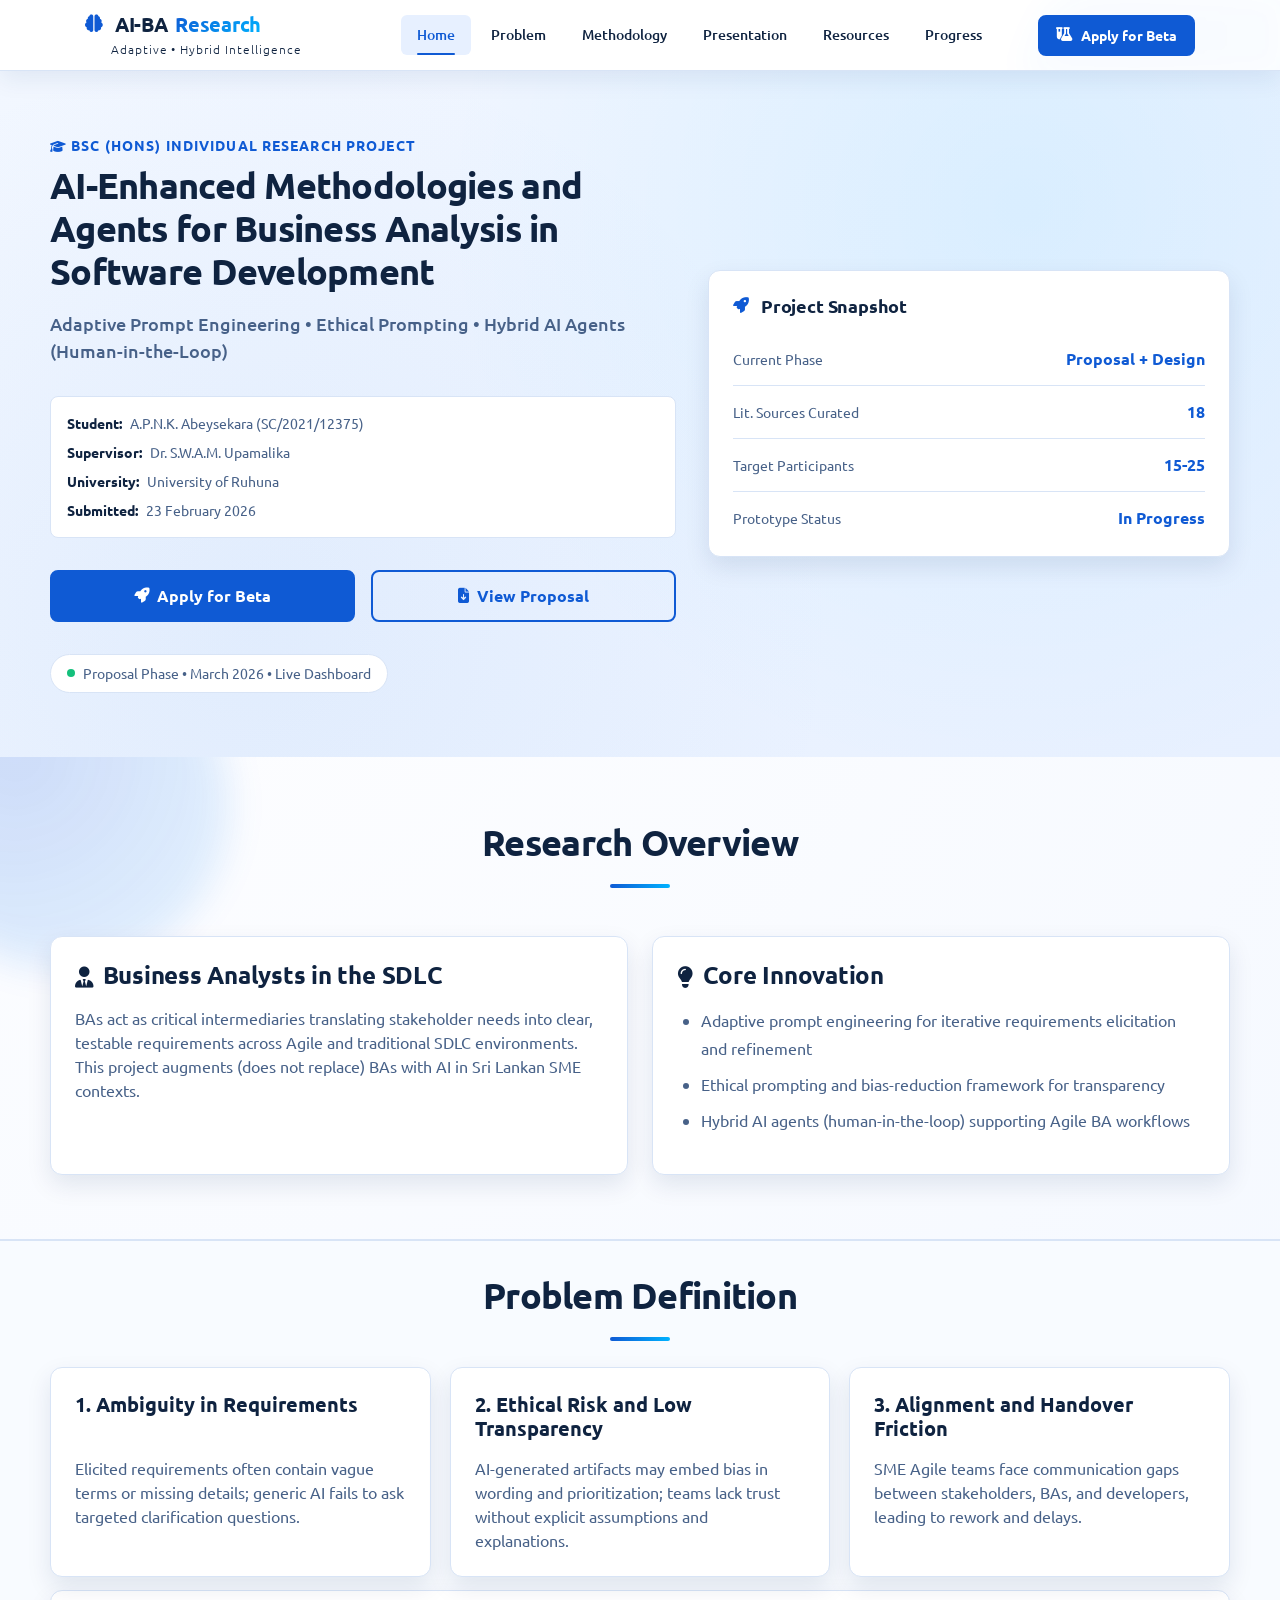
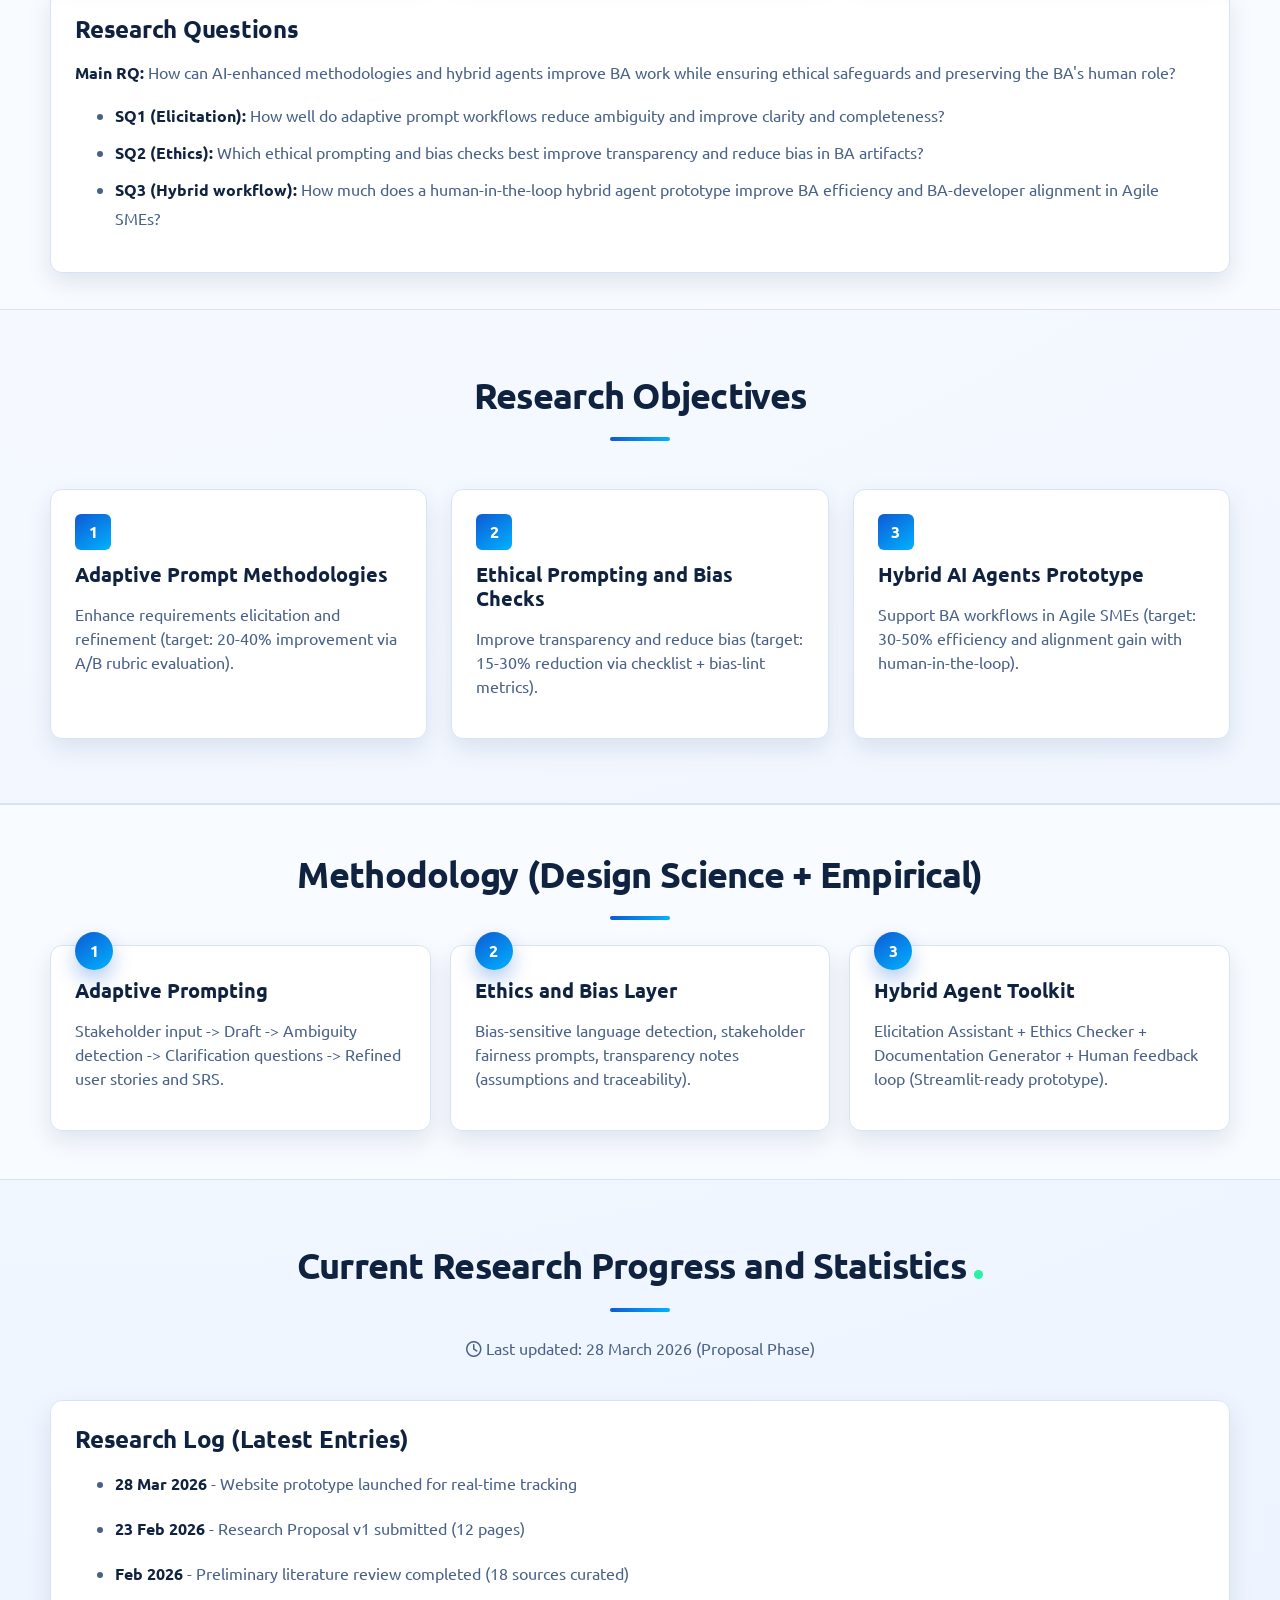
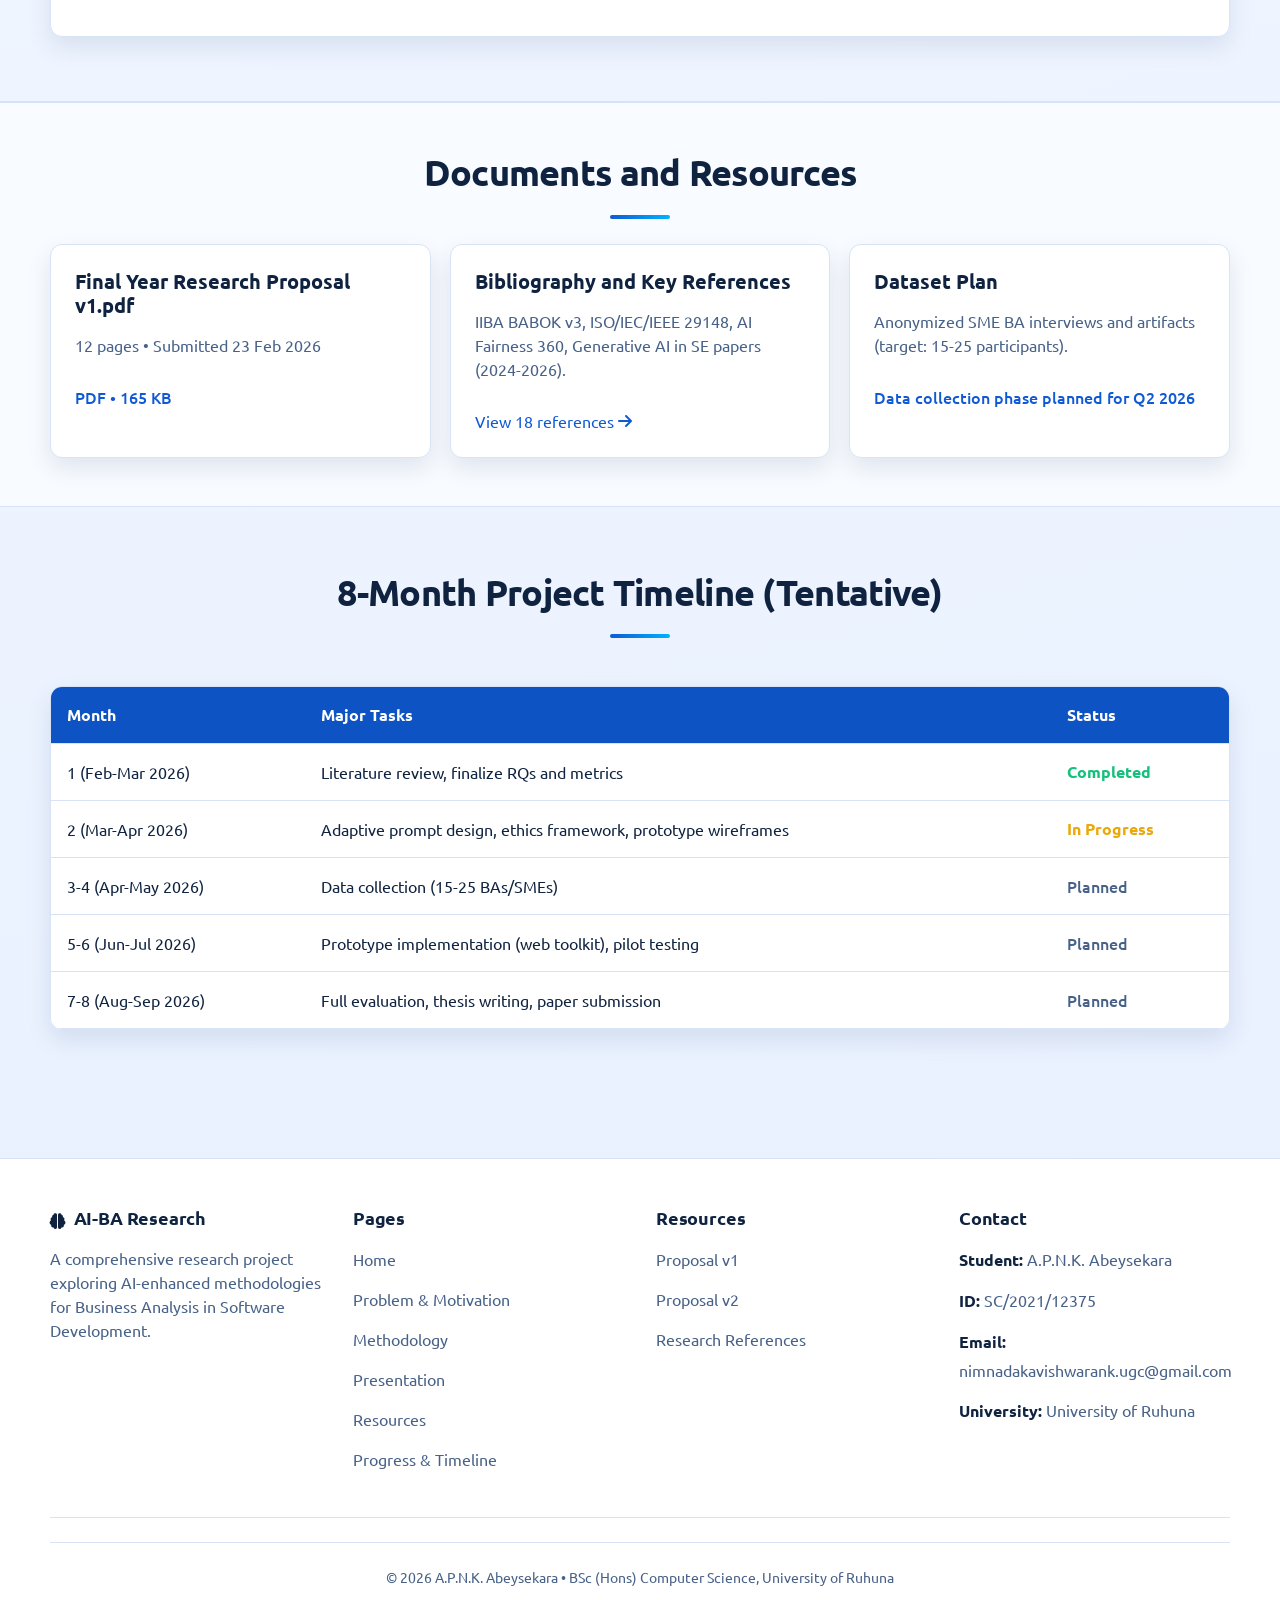
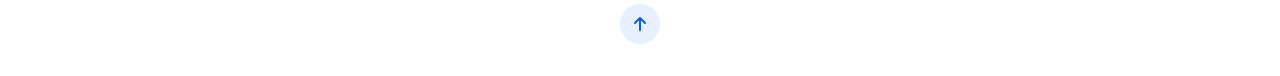
==== index.html @ 04927126 "Initial research website commit" ====
<!DOCTYPE html>
<html lang="en">
<head>
    <meta charset="UTF-8">
    <meta name="viewport" content="width=device-width, initial-scale=1.0">
    <title>AI-Enhanced BA Research | A.P.N.K. Abeysekara</title>
    <meta name="description" content="Research dashboard for AI-enhanced business analysis methodologies, ethical prompting, hybrid AI agents, progress tracking, and project artifacts.">
        <link rel="icon" href="data:,">
    <!-- Preload fonts -->
    <link rel="preconnect" href="https://fonts.googleapis.com">
    <link rel="preconnect" href="https://fonts.gstatic.com" crossorigin>
    <link href="https://fonts.googleapis.com/css2?family=Ubuntu:wght@300;400;500;700&display=swap" rel="stylesheet">
    
    <!-- Font Awesome Icons -->
    <link rel="stylesheet" href="https://cdnjs.cloudflare.com/ajax/libs/font-awesome/6.5.2/css/all.min.css">
    
    <!-- Modular CSS System -->
    <link rel="stylesheet" href="css/variables.css">
    <link rel="stylesheet" href="css/base.css">
    <link rel="stylesheet" href="css/animations.css">
    <link rel="stylesheet" href="css/navbar.css">
    <link rel="stylesheet" href="css/components.css">
    <link rel="stylesheet" href="css/responsive.css">

    
    <!-- Main Application Script -->
    <script type="module" src="js/main.js" defer></script>
</head>
<body class="home-page">
    <div class="bg-shape bg-shape-1" aria-hidden="true"></div>
    <div class="bg-shape bg-shape-2" aria-hidden="true"></div>

    <nav class="navbar at-top" id="top">
        <div class="nav-container container">
            <div class="logo" aria-label="Website logo">
                <h2><i class="fa-solid fa-brain"></i> AI-BA<span>Research</span></h2>
                <p class="tagline">Adaptive • Hybrid Intelligence</p>
            </div>

            <button class="menu-toggle" id="menu-toggle" aria-label="Open navigation menu" aria-expanded="false" aria-controls="nav-links">
                <span></span>
                <span></span>
                <span></span>
            </button>

            <ul class="nav-links" id="nav-links">
                <li><a href="index.html">Home</a></li>
                <li><a href="problem.html">Problem</a></li>
                <li><a href="methodology.html">Methodology</a></li>
                <li><a href="presentation.html">Presentation</a></li>
                <li><a href="resources.html">Resources</a></li>
                <li><a href="progress.html">Progress</a></li>
                <li class="mobile-only">
                    <a href="beta.html">Apply for Beta</a>
                </li>
            </ul>

            <div class="nav-actions">
                <a href="beta.html" class="btn btn-primary">
                    <i class="fa-solid fa-flask-vial"></i> Apply for Beta
                </a>
            </div>
        </div>
    </nav>

    <header class="hero hero-short" id="home">
        <div class="hero-content container reveal">
            <div class="hero-text">
                <p class="kicker"><i class="fa-solid fa-graduation-cap"></i> BSc (Hons) Individual Research Project</p>
                <h1>AI-Enhanced Methodologies and Agents for Business Analysis in Software Development</h1>
                <p class="subtitle">Adaptive Prompt Engineering • Ethical Prompting • Hybrid AI Agents (Human-in-the-Loop)</p>

                <div class="meta">
                    <p><strong>Student:</strong> A.P.N.K. Abeysekara (SC/2021/12375)</p>
                    <p><strong>Supervisor:</strong> Dr. S.W.A.M. Upamalika</p>
                    <p><strong>University:</strong> University of Ruhuna</p>
                    <p><strong>Submitted:</strong> 23 February 2026</p>
                </div>

                <div class="hero-buttons">
                    <a href="beta.html" class="btn btn-primary"><i class="fa-solid fa-rocket"></i> Apply for Beta</a>
                    <a href="assets/Research Proposal/Final Year Research Proposal v1.pdf" target="_blank" rel="noopener noreferrer" class="btn btn-secondary"><i class="fa-solid fa-file-arrow-down"></i> View Proposal</a>
                </div>

                <div class="status-pill">
                    <span class="dot"></span>
                    Proposal Phase • March 2026 • Live Dashboard
                </div>
            </div>

            <aside class="hero-panel reveal">
                <h3><i class="fa-solid fa-rocket"></i> Project Snapshot</h3>
                <ul>
                    <li><span>Current Phase</span><strong>Proposal + Design</strong></li>
                    <li><span>Lit. Sources Curated</span><strong>18</strong></li>
                    <li><span>Target Participants</span><strong>15-25</strong></li>
                    <li><span>Prototype Status</span><strong>In Progress</strong></li>
                </ul>
            </aside>
        </div>
    </header>

    <section id="overview" class="section">
        <div class="container reveal">
            <h2 class="section-title">Research Overview</h2>
            <div class="grid-2">
                <div class="card">
                    <h3><i class="fa-solid fa-user-tie"></i> Business Analysts in the SDLC</h3>
                    <p>BAs act as critical intermediaries translating stakeholder needs into clear, testable requirements across Agile and traditional SDLC environments. This project augments (does not replace) BAs with AI in Sri Lankan SME contexts.</p>
                </div>
                <div class="card">
                    <h3><i class="fa-solid fa-lightbulb"></i> Core Innovation</h3>
                    <ul>
                        <li>Adaptive prompt engineering for iterative requirements elicitation and refinement</li>
                        <li>Ethical prompting and bias-reduction framework for transparency</li>
                        <li>Hybrid AI agents (human-in-the-loop) supporting Agile BA workflows</li>
                    </ul>
                </div>
            </div>
        </div>
    </section>

    <section id="problem" class="section bg-light">
        <div class="container reveal">
            <h2 class="section-title">Problem Definition</h2>
            <div class="problem-grid">
                <div class="issue">
                    <h4>1. Ambiguity in Requirements</h4>
                    <p>Elicited requirements often contain vague terms or missing details; generic AI fails to ask targeted clarification questions.</p>
                </div>
                <div class="issue">
                    <h4>2. Ethical Risk and Low Transparency</h4>
                    <p>AI-generated artifacts may embed bias in wording and prioritization; teams lack trust without explicit assumptions and explanations.</p>
                </div>
                <div class="issue">
                    <h4>3. Alignment and Handover Friction</h4>
                    <p>SME Agile teams face communication gaps between stakeholders, BAs, and developers, leading to rework and delays.</p>
                </div>
            </div>
            <div class="research-questions">
                <h3>Research Questions</h3>
                <p><strong>Main RQ:</strong> How can AI-enhanced methodologies and hybrid agents improve BA work while ensuring ethical safeguards and preserving the BA's human role?</p>
                <ul>
                    <li><strong>SQ1 (Elicitation):</strong> How well do adaptive prompt workflows reduce ambiguity and improve clarity and completeness?</li>
                    <li><strong>SQ2 (Ethics):</strong> Which ethical prompting and bias checks best improve transparency and reduce bias in BA artifacts?</li>
                    <li><strong>SQ3 (Hybrid workflow):</strong> How much does a human-in-the-loop hybrid agent prototype improve BA efficiency and BA-developer alignment in Agile SMEs?</li>
                </ul>
            </div>
        </div>
    </section>

    <section id="objectives" class="section">
        <div class="container reveal">
            <h2 class="section-title">Research Objectives</h2>
            <div class="grid-3">
                <div class="obj-card">
                    <div class="obj-number">1</div>
                    <h4>Adaptive Prompt Methodologies</h4>
                    <p>Enhance requirements elicitation and refinement (target: 20-40% improvement via A/B rubric evaluation).</p>
                </div>
                <div class="obj-card">
                    <div class="obj-number">2</div>
                    <h4>Ethical Prompting and Bias Checks</h4>
                    <p>Improve transparency and reduce bias (target: 15-30% reduction via checklist + bias-lint metrics).</p>
                </div>
                <div class="obj-card">
                    <div class="obj-number">3</div>
                    <h4>Hybrid AI Agents Prototype</h4>
                    <p>Support BA workflows in Agile SMEs (target: 30-50% efficiency and alignment gain with human-in-the-loop).</p>
                </div>
            </div>
        </div>
    </section>

    <section id="methodology" class="section bg-light">
        <div class="container reveal">
            <h2 class="section-title">Methodology (Design Science + Empirical)</h2>
            <div class="method-steps">
                <div class="step">
                    <span class="step-num">1</span>
                    <h4>Adaptive Prompting</h4>
                    <p>Stakeholder input -> Draft -> Ambiguity detection -> Clarification questions -> Refined user stories and SRS.</p>
                </div>
                <div class="step">
                    <span class="step-num">2</span>
                    <h4>Ethics and Bias Layer</h4>
                    <p>Bias-sensitive language detection, stakeholder fairness prompts, transparency notes (assumptions and traceability).</p>
                </div>
                <div class="step">
                    <span class="step-num">3</span>
                    <h4>Hybrid Agent Toolkit</h4>
                    <p>Elicitation Assistant + Ethics Checker + Documentation Generator + Human feedback loop (Streamlit-ready prototype).</p>
                </div>
            </div>
        </div>
    </section>

    <section id="progress" class="section">
        <div class="container reveal">
            <h2 class="section-title"> Current Research Progress and Statistics <span class="live-dot"></span></h2>
            <p class="update-date"><i class="fa-regular fa-clock"></i> Last updated: 28 March 2026 (Proposal Phase)</p>

            <div class="stats-grid" id="stats-grid"></div>

            <div class="progress-log card-like">
                <h3>Research Log (Latest Entries)</h3>
                <ul id="log-list">
                    <li><strong>28 Mar 2026</strong> - Website prototype launched for real-time tracking</li>
                    <li><strong>23 Feb 2026</strong> - Research Proposal v1 submitted (12 pages)</li>
                    <li><strong>Feb 2026</strong> - Preliminary literature review completed (18 sources curated)</li>
                </ul>
            </div>
        </div>
    </section>

    <section id="documents" class="section bg-light">
        <div class="container reveal">
            <h2 class="section-title">Documents and Resources</h2>
            <div class="docs-grid">
                <a href="assets/Research Proposal/Final Year Research Proposal v1.pdf" target="_blank" rel="noopener noreferrer" class="doc-card">
                    <h4>Final Year Research Proposal v1.pdf</h4>
                    <p>12 pages • Submitted 23 Feb 2026</p>
                    <span class="doc-type">PDF • 165 KB</span>
                </a>
                <div class="doc-card">
                    <h4>Bibliography and Key References</h4>
                    <p>IIBA BABOK v3, ISO/IEC/IEEE 29148, AI Fairness 360, Generative AI in SE papers (2024-2026).</p>
                    <button id="bibliography-link" class="doc-link" type="button">View 18 references <i class="fa-solid fa-arrow-right"></i></button>
                </div>
                <div class="doc-card">
                    <h4>Dataset Plan</h4>
                    <p>Anonymized SME BA interviews and artifacts (target: 15-25 participants).</p>
                    <span class="status">Data collection phase planned for Q2 2026</span>
                </div>
            </div>
        </div>
    </section>

    <section id="timeline" class="section">
        <div class="container reveal">
            <h2 class="section-title">8-Month Project Timeline (Tentative)</h2>
            <div class="table-wrap">
                <table class="timeline-table">
                    <thead>
                        <tr>
                            <th>Month</th>
                            <th>Major Tasks</th>
                            <th>Status</th>
                        </tr>
                    </thead>
                    <tbody>
                        <tr>
                            <td>1 (Feb-Mar 2026)</td>
                            <td>Literature review, finalize RQs and metrics</td>
                            <td class="status-complete">Completed</td>
                        </tr>
                        <tr>
                            <td>2 (Mar-Apr 2026)</td>
                            <td>Adaptive prompt design, ethics framework, prototype wireframes</td>
                            <td class="status-inprogress">In Progress</td>
                        </tr>
                        <tr>
                            <td>3-4 (Apr-May 2026)</td>
                            <td>Data collection (15-25 BAs/SMEs)</td>
                            <td class="status-planned">Planned</td>
                        </tr>
                        <tr>
                            <td>5-6 (Jun-Jul 2026)</td>
                            <td>Prototype implementation (web toolkit), pilot testing</td>
                            <td class="status-planned">Planned</td>
                        </tr>
                        <tr>
                            <td>7-8 (Aug-Sep 2026)</td>
                            <td>Full evaluation, thesis writing, paper submission</td>
                            <td class="status-planned">Planned</td>
                        </tr>
                    </tbody>
                </table>
            </div>
        </div>
    </section>

    <footer>
        <div class="container">
            <div class="footer-content">
                <div class="footer-section">
                    <h3><i class="fa-solid fa-brain"></i> AI-BA Research</h3>
                    <p>A comprehensive research project exploring AI-enhanced methodologies for Business Analysis in Software Development.</p>
                </div>

                <div class="footer-section">
                    <h3>Pages</h3>
                    <ul>
                        <li><a href="index.html">Home</a></li>
                        <li><a href="problem.html">Problem & Motivation</a></li>
                        <li><a href="methodology.html">Methodology</a></li>
                        <li><a href="presentation.html">Presentation</a></li>
                        <li><a href="resources.html">Resources</a></li>
                        <li><a href="progress.html">Progress & Timeline</a></li>
                    </ul>
                </div>

                <div class="footer-section">
                    <h3>Resources</h3>
                    <ul>
                        <li><a href="assets/Research Proposal/Final Year Research Proposal v1.pdf" target="_blank" rel="noopener noreferrer">Proposal v1</a></li>
                        <li><a href="assets/Research Proposal/Final Year Research Proposal v2.pdf" target="_blank" rel="noopener noreferrer">Proposal v2</a></li>
                        <li><a href="resources.html">Research References</a></li>
                    </ul>
                </div>

                <div class="footer-section">
                    <h3>Contact</h3>
                    <ul>
                        <li><strong>Student:</strong> A.P.N.K. Abeysekara</li>
                        <li><strong>ID:</strong> SC/2021/12375</li>
                        <li><strong>Email:</strong> <a href="mailto:nimnadakavishwarank.ugc@gmail.com">nimnadakavishwarank.ugc@gmail.com</a></li>
                        <li><strong>University:</strong> University of Ruhuna</li>
                    </ul>
                </div>
            </div>

            <div class="footer-divider"></div>

            <div class="footer-bottom">
                <p>&copy; <span id="year"></span> A.P.N.K. Abeysekara • BSc (Hons) Computer Science, University of Ruhuna</p>
                <div class="footer-socials">
                    <a href="#top" title="Back to top" aria-label="Back to top">
                        <i class="fa-solid fa-arrow-up"></i>
                    </a>
                </div>
            </div>
        </div>
    </footer>

    <script src="js/pages/footer-year.js" defer></script>
</body>
</html>
---- css/variables.css ----
/* ============================================================================
   DESIGN TOKENS & VARIABLES
   ========================================================================== */

:root {
    /* Colors */
    --nav-height: 70px;
    --bg: #f2f7ff;
    --bg-soft: #e7f0ff;
    --surface: #ffffff;
    --surface-alt: #f7fbff;
    --text: #0f2340;
    --text-soft: #476188;
    --text-lighter: #6b8ab5;
    --line: #d8e4f6;
    --primary: #0f5ad4;
    --primary-strong: #0645b7;
    --primary-light: #4a8fe7;
    --accent: #00b2ff;
    --accent-secondary: #00d9ff;
    --success: #14c07c;
    --warning: #e9a80b;
    --danger: #dc3545;
    --info: #17a2b8;

    /* Shadows */
    --shadow: 0 16px 40px rgba(8, 42, 105, 0.14);
    --shadow-soft: 0 10px 24px rgba(7, 36, 92, 0.1);
    --shadow-xs: 0 2px 8px rgba(7, 36, 92, 0.08);
    --shadow-lg: 0 24px 56px rgba(8, 42, 105, 0.18);
    --shadow-inset: inset 0 2px 4px rgba(0, 0, 0, 0.05);

    /* Typography */
    --font-family: "Ubuntu", -apple-system, BlinkMacSystemFont, "Segoe UI", sans-serif;
    --font-mono: "Courier New", monospace;
    --font-size-xs: 0.75rem;      /* 12px */
    --font-size-sm: 0.875rem;     /* 14px */
    --font-size-base: 1rem;       /* 16px */
    --font-size-lg: 1.125rem;     /* 18px */
    --font-size-xl: 1.25rem;      /* 20px */
    --font-size-2xl: 1.5rem;      /* 24px */
    --font-size-3xl: 1.875rem;    /* 30px */
    --font-size-4xl: 2.25rem;     /* 36px */
    --font-size-5xl: 3rem;        /* 48px */

    --font-weight-light: 300;
    --font-weight-normal: 400;
    --font-weight-medium: 500;
    --font-weight-semibold: 600;
    --font-weight-bold: 700;

    --line-height-tight: 1.2;
    --line-height-normal: 1.5;
    --line-height-relaxed: 1.75;
    --line-height-loose: 2;

    /* Spacing */
    --space-0: 0;
    --space-1: 0.25rem;   /* 4px */
    --space-2: 0.5rem;    /* 8px */
    --space-3: 0.75rem;   /* 12px */
    --space-4: 1rem;      /* 16px */
    --space-6: 1.5rem;    /* 24px */
    --space-8: 2rem;      /* 32px */
    --space-10: 2.5rem;   /* 40px */
    --space-12: 3rem;     /* 48px */
    --space-16: 4rem;     /* 64px */
    --space-20: 5rem;     /* 80px */
    --space-24: 6rem;     /* 96px */

    /* Breakpoints */
    --bp-mobile: 375px;
    --bp-tablet: 768px;
    --bp-desktop: 1024px;
    --bp-wide: 1200px;
    --bp-ultra: 1440px;

    /* Border Radius */
    --radius-none: 0;
    --radius-xs: 2px;
    --radius-sm: 4px;
    --radius-md: 6px;
    --radius-lg: 8px;
    --radius-xl: 12px;
    --radius-2xl: 16px;
    --radius-3xl: 24px;
    --radius-full: 999px;

    /* Transitions */
    --transition-fast: 150ms ease;
    --transition-base: 250ms ease;
    --transition-slow: 350ms ease;
    --transition-slower: 500ms ease;
    --transition-timing-ease: cubic-bezier(0.25, 0.46, 0.45, 0.94);
    --transition-timing-ease-out: cubic-bezier(0.33, 0.66, 0.66, 1);

    /* Z-Index Stack */
    --z-hide: -1;
    --z-base: 0;
    --z-dropdown: 100;
    --z-sticky: 110;
    --z-fixed: 120;
    --z-modal-backdrop: 130;
    --z-modal: 140;
    --z-popover: 150;
    --z-notification: 160;

    /* Container */
    --container-max: 1180px;
    --container-padding: 2.2rem;
}

/* Dark mode / alternative theme (future) */
@media (prefers-color-scheme: dark) {
    :root {
        --bg: #0a1428;
        --bg-soft: #141d2f;
        --surface: #1a2332;
        --surface-alt: #0f1621;
        --text: #e8f0ff;
        --text-soft: #a0b5d8;
        --text-lighter: #7a8fa0;
        --line: #2a3a52;
        --primary: #4a8fe7;
        --primary-strong: #6ba2f5;
        --accent: #00d9ff;
    }
}

/* Print media */
@media print {
    :root {
        --shadow: none;
        --shadow-soft: none;
        --shadow-xs: none;
        --shadow-lg: none;
    }
}
---- css/base.css ----
/* ============================================================================
   BASE STYLES & TYPOGRAPHY
   ========================================================================== */

* {
    margin: 0;
    padding: 0;
    box-sizing: border-box;
}

html {
    scroll-behavior: smooth;
    font-size: 16px;
    -webkit-font-smoothing: antialiased;
    -moz-osx-font-smoothing: grayscale;
}

body {
    font-family: var(--font-family);
    background: radial-gradient(circle at 8% 8%, #fefeff 0%, var(--bg) 45%, var(--bg-soft) 100%);
    color: var(--text);
    line-height: var(--line-height-normal);
    min-height: 100vh;
    transition: background var(--transition-base), color var(--transition-base);
    overflow-x: hidden;
    animation: fadeInPage 0.6s ease-out forwards;
}

@keyframes fadeInPage {
    from {
        opacity: 0;
    }
    to {
        opacity: 1;
    }
}

/* ============================================================================
   TYPOGRAPHY
   ========================================================================== */

a {
    color: inherit;
    text-decoration: none;
    transition: color var(--transition-fast);
}

a:hover {
    color: var(--primary);
}

button, input, select, textarea {
    font-family: inherit;
    font-size: inherit;
    line-height: inherit;
}

button {
    cursor: pointer;
}

/* ============================================================================
   TYPOGRAPHY
   ========================================================================== */

h1, h2, h3, h4, h5, h6 {
    font-weight: var(--font-weight-bold);
    line-height: var(--line-height-tight);
    color: var(--text);
    margin-bottom: var(--space-4);
}

h1 {
    font-size: var(--font-size-4xl);
    letter-spacing: -0.02em;
}

h2 {
    font-size: var(--font-size-3xl);
    letter-spacing: -0.015em;
}

h3 {
    font-size: var(--font-size-2xl);
    letter-spacing: -0.01em;
}

h4 {
    font-size: var(--font-size-xl);
}

h5 {
    font-size: var(--font-size-lg);
}

h6 {
    font-size: var(--font-size-base);
    text-transform: uppercase;
    letter-spacing: 0.05em;
    color: var(--text-soft);
}

h1 i, h2 i, h3 i, h4 i, h5 i, h6 i {
    font-size: 0.88em;
    margin-right: var(--space-1);
    vertical-align: -0.08em;
}

p {
    margin-bottom: var(--space-4);
    color: var(--text-soft);
    font-size: var(--font-size-base);
}

p.subtitle {
    font-size: var(--font-size-lg);
    color: var(--text-soft);
    font-weight: var(--font-weight-medium);
}

p.kicker {
    font-size: var(--font-size-sm);
    font-weight: var(--font-weight-semibold);
    color: var(--primary);
    text-transform: uppercase;
    letter-spacing: 0.08em;
    margin-bottom: var(--space-2);
}

p.kicker i {
    font-size: 0.9em;
}

p.small-note {
    font-size: var(--font-size-sm);
    color: var(--text-lighter);
    font-style: italic;
    margin-top: var(--space-4);
}

strong, .font-bold {
    font-weight: var(--font-weight-bold);
    color: var(--text);
}

em, .font-italic {
    font-style: italic;
}

small, .font-sm {
    font-size: var(--font-size-sm);
    color: var(--text-soft);
}

ul, ol {
    margin-left: var(--space-6);
    margin-bottom: var(--space-4);
}

li {
    margin-bottom: var(--space-2);
    color: var(--text-soft);
    line-height: var(--line-height-relaxed);
}

li strong {
    color: var(--text);
}

blockquote {
    border-left: 4px solid var(--primary);
    padding-left: var(--space-4);
    margin-left: 0;
    margin-bottom: var(--space-4);
    color: var(--text-soft);
    font-style: italic;
}

code {
    background: var(--bg-soft);
    color: var(--primary-strong);
    padding: var(--space-1) var(--space-2);
    border-radius: var(--radius-sm);
    font-family: var(--font-mono);
    font-size: 0.9em;
}

pre {
    background: var(--surface-alt);
    border: 1px solid var(--line);
    border-radius: var(--radius-lg);
    padding: var(--space-4);
    overflow-x: auto;
    margin-bottom: var(--space-4);
    font-family: var(--font-mono);
    font-size: var(--font-size-sm);
    line-height: var(--line-height-normal);
}

pre code {
    background: none;
    color: var(--text);
    padding: 0;
    border-radius: 0;
}

/* ============================================================================
   LAYOUT PRIMITIVESCS
   ========================================================================== */

.container {
    width: min(var(--container-max), calc(100% - var(--container-padding)));
    margin-left: auto;
    margin-right: auto;
}

.container.narrow {
    max-width: 900px;
}

.container.wide {
    max-width: 1400px;
}

/* Grids */
.grid {
    display: grid;
    gap: var(--space-6);
}

.grid-2 {
    display: grid;
    grid-template-columns: repeat(auto-fit, minmax(300px, 1fr));
    gap: var(--space-6);
}

.grid-3 {
    display: grid;
    grid-template-columns: repeat(auto-fit, minmax(280px, 1fr));
    gap: var(--space-6);
}

.grid-4 {
    display: grid;
    grid-template-columns: repeat(auto-fit, minmax(240px, 1fr));
    gap: var(--space-6);
}

.flex {
    display: flex;
    gap: var(--space-4);
}

.flex-center {
    display: flex;
    align-items: center;
    justify-content: center;
    gap: var(--space-4);
}

.flex-between {
    display: flex;
    align-items: center;
    justify-content: space-between;
    gap: var(--space-4);
}

.flex-col {
    display: flex;
    flex-direction: column;
    gap: var(--space-4);
}

/* Sections */
section {
    padding: var(--space-16) 0;
    position: relative;
}

section.section {
    border-bottom: 1px solid var(--line);
}

section.section:last-of-type {
    border-bottom: none;
}

/* ============================================================================
   UTILITY CLASSES
   ========================================================================== */

/* Spacing */
.mt-1 { margin-top: var(--space-1); }
.mt-2 { margin-top: var(--space-2); }
.mt-4 { margin-top: var(--space-4); }
.mt-6 { margin-top: var(--space-6); }
.mt-8 { margin-top: var(--space-8); }
.mt-12 { margin-top: var(--space-12); }

.mb-1 { margin-bottom: var(--space-1); }
.mb-2 { margin-bottom: var(--space-2); }
.mb-4 { margin-bottom: var(--space-4); }
.mb-6 { margin-bottom: var(--space-6); }
.mb-8 { margin-bottom: var(--space-8); }
.mb-12 { margin-bottom: var(--space-12); }
.mb-0 { margin-bottom: 0; }

.mx-auto { margin-left: auto; margin-right: auto; }

.p-4 { padding: var(--space-4); }
.p-6 { padding: var(--space-6); }
.p-8 { padding: var(--space-8); }

/* Text utilities */
.text-center { text-align: center; }
.text-right { text-align: right; }
.text-left { text-align: left; }

.text-primary { color: var(--primary); }
.text-accent { color: var(--accent); }
.text-success { color: var(--success); }
.text-warning { color: var(--warning); }
.text-danger { color: var(--danger); }
.text-soft { color: var(--text-soft); }
.text-lighter { color: var(--text-lighter); }

.text-xs { font-size: var(--font-size-xs); }
.text-sm { font-size: var(--font-size-sm); }
.text-lg { font-size: var(--font-size-lg); }
.text-xl { font-size: var(--font-size-xl); }
.text-2xl { font-size: var(--font-size-2xl); }

.text-bold { font-weight: var(--font-weight-bold); }
.text-semibold { font-weight: var(--font-weight-semibold); }
.text-medium { font-weight: var(--font-weight-medium); }
.text-light { font-weight: var(--font-weight-light); }

/* Layout helpers */
.hero-short { min-height: 60vh !important; }
.flex-wrap { flex-wrap: wrap; }

/* Reusable UI helpers */
.feature-icon {
    font-size: 2.5rem;
    margin-bottom: var(--space-4);
    line-height: 1;
}

.feature-icon-lg {
    font-size: 3rem;
}

.section-actions {
    display: flex;
    align-items: center;
    flex-wrap: wrap;
    gap: var(--space-4);
    justify-content: center;
}

.section-actions .btn {
    min-width: 170px;
}

.divider-top {
    margin-top: var(--space-4);
    padding-top: var(--space-4);
    border-top: 1px solid var(--line);
}

.highlight-box {
    margin-top: var(--space-6);
    padding: var(--space-4);
    background: var(--bg-soft);
    border-radius: var(--radius-lg);
}

.accent-top-primary { border-top: 4px solid var(--primary); }
.accent-top-warning { border-top: 4px solid var(--warning); }
.accent-top-danger { border-top: 4px solid var(--danger); }

/* Display utilities */
.block { display: block; }
.inline { display: inline; }
.inline-block { display: inline-block; }
.hidden { display: none !important; }
.visible { visibility: visible; }
.invisible { visibility: hidden; }

.sr-only {
    position: absolute;
    width: 1px;
    height: 1px;
    padding: 0;
    margin: -1px;
    overflow: hidden;
    clip: rect(0, 0, 0, 0);
    white-space: nowrap;
    border-width: 0;
}

/* Opacity */
.opacity-50 { opacity: 0.5; }
.opacity-75 { opacity: 0.75; }

/* Misc */
.no-wrap { white-space: nowrap; }
.truncate { overflow: hidden; text-overflow: ellipsis; white-space: nowrap; }
.line-clamp-2 {
    display: -webkit-box;
    -webkit-line-clamp: 2;
    line-clamp: 2;
    -webkit-box-orient: vertical;
    overflow: hidden;
}

.clearfix::after {
    content: "";
    display: table;
    clear: both;
}

/* ============================================================================
   SECTION TITLES
   ========================================================================== */

.section-title {
    font-size: var(--font-size-4xl);
    font-weight: var(--font-weight-bold);
    letter-spacing: -0.02em;
    margin-bottom: var(--space-12);
    text-align: center;
    color: var(--text);
    position: relative;
    padding-bottom: var(--space-6);
}

.section-title::after {
    content: "";
    position: absolute;
    bottom: 0;
    left: 50%;
    transform: translateX(-50%);
    width: 60px;
    height: 4px;
    background: linear-gradient(to right, var(--primary), var(--accent));
    border-radius: var(--radius-full);
}

/* ============================================================================
   CARDS & BOXES
   ========================================================================== */

.card {
    background: var(--surface);
    border: 1px solid var(--line);
    border-radius: var(--radius-xl);
    padding: var(--space-6);
    transition: all 0.4s cubic-bezier(0.2, 0.8, 0.2, 1);
    box-shadow: var(--shadow-soft);
}

.card:hover {
    border-color: var(--primary-light);
    box-shadow: 0 12px 24px -10px rgba(15, 90, 212, 0.15);
    transform: translateY(-4px);
}

.card.interactive {
    cursor: pointer;
}

.box {
    background: var(--surface-alt);
    border: 1px solid var(--line);
    border-radius: var(--radius-lg);
    padding: var(--space-4);
}

/* ============================================================================
   BUTTON STYLES
   ========================================================================== */

.btn {
    display: inline-flex;
    align-items: center;
    justify-content: center;
    gap: var(--space-2);
    padding: var(--space-3) var(--space-6);
    font-size: var(--font-size-base);
    font-weight: var(--font-weight-semibold);
    border: 2px solid transparent;
    border-radius: var(--radius-lg);
    cursor: pointer;
    transition: all var(--transition-fast);
    text-decoration: none;
    white-space: nowrap;
    user-select: none;
    outline: none;
}

.btn i {
    font-size: 0.95em;
    line-height: 1;
}

.btn:focus {
    outline: 2px solid var(--primary);
    outline-offset: 2px;
}

.btn.btn-primary {
    background: var(--primary);
    color: white;
    border-color: var(--primary);
}

.btn.btn-primary:hover {
    background: var(--primary-strong);
    border-color: var(--primary-strong);
    box-shadow: 0 8px 20px rgba(15, 90, 212, 0.3);
}

.btn.btn-primary:active {
    transform: scale(0.98);
}

.btn.btn-secondary {
    background: transparent;
    color: var(--primary);
    border-color: var(--primary);
}

.btn.btn-secondary:hover {
    background: var(--bg-soft);
    border-color: var(--primary-strong);
}

.btn.btn-ghost {
    background: transparent;
    color: var(--text);
    border-color: var(--line);
}

.btn.btn-ghost:hover {
    background: var(--surface-alt);
    color: var(--primary);
}

.btn.btn-sm {
    padding: var(--space-2) var(--space-4);
    font-size: var(--font-size-sm);
    min-height: 38px;
}

.btn.btn-lg {
    padding: var(--space-4) var(--space-8);
    font-size: var(--font-size-lg);
    min-height: 48px;
}

.btn:disabled {
    opacity: 0.6;
    cursor: not-allowed;
}

/* ============================================================================
   BADGES & PILLS
   ========================================================================== */

.badge {
    display: inline-block;
    padding: var(--space-1) var(--space-3);
    font-size: var(--font-size-xs);
    font-weight: var(--font-weight-semibold);
    border-radius: var(--radius-full);
    background: var(--bg-soft);
    color: var(--primary);
    text-transform: uppercase;
    letter-spacing: 0.05em;
}

.badge.primary {
    background: var(--primary);
    color: white;
}

.badge.success {
    background: var(--success);
    color: white;
}

.badge.warning {
    background: var(--warning);
    color: white;
}

.badge.danger {
    background: var(--danger);
    color: white;
}
---- css/animations.css ----
/* ============================================================================
   ANIMATIONS & TRANSITIONS
   ========================================================================== */

/* ============================================================================
   KEYFRAME ANIMATIONS
   ========================================================================== */

@keyframes fadeIn {
    from {
        opacity: 0;
    }
    to {
        opacity: 1;
    }
}

@keyframes slideUp {
    from {
        opacity: 0;
        transform: translateY(40px);
    }
    to {
        opacity: 1;
        transform: translateY(0);
    }
}

@keyframes slideDown {
    from {
        opacity: 0;
        transform: translateY(-40px);
    }
    to {
        opacity: 1;
        transform: translateY(0);
    }
}

@keyframes slideLeft {
    from {
        opacity: 0;
        transform: translateX(40px);
    }
    to {
        opacity: 1;
        transform: translateX(0);
    }
}

@keyframes slideRight {
    from {
        opacity: 0;
        transform: translateX(-40px);
    }
    to {
        opacity: 1;
        transform: translateX(0);
    }
}

@keyframes scaleIn {
    from {
        opacity: 0;
        transform: scale(0.95);
    }
    to {
        opacity: 1;
        transform: scale(1);
    }
}

@keyframes drift {
    0%, 100% {
        transform: translate(0, 0);
    }
    25% {
        transform: translate(-30px, 20px);
    }
    50% {
        transform: translate(20px, -30px);
    }
    75% {
        transform: translate(-20px, -20px);
    }
}

@keyframes pulse {
    0%, 100% {
        opacity: 1;
    }
    50% {
        opacity: 0.6;
    }
}

@keyframes shimmer {
    0% {
        background-position: -1000px 0;
    }
    100% {
        background-position: 1000px 0;
    }
}

@keyframes bounce {
    0%, 100% {
        transform: translateY(0);
    }
    50% {
        transform: translateY(-10px);
    }
}

@keyframes spin {
    from {
        transform: rotate(0deg);
    }
    to {
        transform: rotate(360deg);
    }
}

/* Page Flip Animation */
@keyframes pageFlipIn {
    0% {
        opacity: 0;
        transform: translateX(100px) rotateY(90deg);
    }
    100% {
        opacity: 1;
        transform: translateX(0) rotateY(0);
    }
}

@keyframes pageFlipOut {
    0% {
        opacity: 1;
        transform: translateX(0) rotateY(0);
    }
    100% {
        opacity: 0;
        transform: translateX(-100px) rotateY(-90deg);
    }
}

/* PDF Page Flip */
@keyframes pdfPageFlipNext {
    0% {
        opacity: 1;
        transform: translateX(0) rotateZ(0deg);
    }
    50% {
        opacity: 0.5;
    }
    100% {
        opacity: 0;
        transform: translateX(-80px) rotateZ(3deg);
    }
}

@keyframes pdfPageFlipPrev {
    0% {
        opacity: 1;
        transform: translateX(0) rotateZ(0deg);
    }
    50% {
        opacity: 0.5;
    }
    100% {
        opacity: 0;
        transform: translateX(80px) rotateZ(-3deg);
    }
}

@keyframes pdfPageEnter {
    0% {
        opacity: 0;
        transform: translateX(80px) rotateZ(-3deg);
    }
    100% {
        opacity: 1;
        transform: translateX(0) rotateZ(0deg);
    }
}

@keyframes slideTransition {
    0% {
        opacity: 0;
        transform: scale(0.985);
    }
    100% {
        opacity: 1;
        transform: scale(1);
    }
}

/* Modal/Backdrop */
@keyframes backdropFadeIn {
    from {
        opacity: 0;
        backdrop-filter: blur(0px);
    }
    to {
        opacity: 1;
        backdrop-filter: blur(4px);
    }
}

@keyframes modalScaleIn {
    from {
        opacity: 0;
        transform: scale(0.95) translateY(-20px);
    }
    to {
        opacity: 1;
        transform: scale(1) translateY(0);
    }
}

/* ============================================================================
   ANIMATION CLASSES
   ========================================================================== */

.animate-fade-in {
    animation: fadeIn var(--transition-base) ease;
}

.animate-slide-up {
    animation: slideUp var(--transition-base) ease;
}

.animate-slide-down {
    animation: slideDown var(--transition-base) ease;
}

.animate-slide-left {
    animation: slideLeft var(--transition-base) ease;
}

.animate-slide-right {
    animation: slideRight var(--transition-base) ease;
}

.animate-scale-in {
    animation: scaleIn var(--transition-base) ease;
}

.animate-slide-transition {
    animation: slideTransition var(--transition-base) ease;
}

.animate-bounce {
    animation: bounce 2s ease infinite;
}

.animate-pulse {
    animation: pulse 2s ease-in-out infinite;
}

.animate-spin {
    animation: spin 1s linear infinite;
}

/* ============================================================================
   SCROLL REVEAL ANIMATIONS
   ========================================================================== */

.reveal {
    opacity: 0;
    transform: translateY(40px);
    transition: opacity 0.8s cubic-bezier(0.2, 0.8, 0.2, 1), transform 0.8s cubic-bezier(0.2, 0.8, 0.2, 1);
}

.reveal.active {
    opacity: 1;
    transform: translateY(0);
}

.reveal.stagger-1 {
    transition-delay: 0.1s;
}

.reveal.stagger-2 {
    transition-delay: 0.2s;
}

.reveal.stagger-3 {
    transition-delay: 0.3s;
}

.reveal.stagger-4 {
    transition-delay: 0.4s;
}

.reveal.stagger-5 {
    transition-delay: 0.5s;
}

/* Alternative reveal variations */
.reveal-left {
    opacity: 0;
    transform: translateX(-40px);
}

.reveal-left.active {
    opacity: 1;
    transform: translateX(0);
}

.reveal-right {
    opacity: 0;
    transform: translateX(40px);
}

.reveal-right.active {
    opacity: 1;
    transform: translateX(0);
}

.reveal-scale {
    opacity: 0;
    transform: scale(0.95);
}

.reveal-scale.active {
    opacity: 1;
    transform: scale(1);
}

/* ============================================================================
   HOVER ANIMATIONS
   ========================================================================== */

.hover-lift {
    transition: transform var(--transition-fast), box-shadow var(--transition-fast);
}

.hover-lift:hover {
    transform: translateY(-4px);
    box-shadow: var(--shadow);
}

.hover-glow {
    transition: box-shadow var(--transition-fast);
}

.hover-glow:hover {
    box-shadow: 0 0 30px rgba(15, 90, 212, 0.3);
}

.hover-scale {
    transition: transform var(--transition-fast);
}

.hover-scale:hover {
    transform: scale(1.05);
}

/* ============================================================================
   BACKGROUND SHAPES & EFFECTS
   ========================================================================== */

.bg-shape {
    position: fixed;
    border-radius: 999px;
    filter: blur(18px);
    opacity: 0.55;
    pointer-events: none;
    z-index: var(--z-hide);
    animation: drift 14s ease-in-out infinite;
}

.bg-shape-1 {
    width: 380px;
    height: 380px;
    background: radial-gradient(circle at 30% 30%, rgba(42, 128, 255, 0.35), rgba(64, 198, 255, 0.2));
    top: -80px;
    right: -120px;
}

.bg-shape-2 {
    width: 330px;
    height: 330px;
    background: radial-gradient(circle at 35% 35%, rgba(7, 84, 222, 0.35), rgba(0, 151, 255, 0.15));
    bottom: -70px;
    left: -100px;
    animation-delay: 2.5s;
}

/* Gradient overlays */
.gradient-overlay {
    background: linear-gradient(135deg, rgba(15, 90, 212, 0.1) 0%, rgba(0, 178, 255, 0.1) 100%);
}

.gradient-primary-to-accent {
    background: linear-gradient(135deg, var(--primary) 0%, var(--accent) 100%);
}

/* ============================================================================
   TRANSITION UTILITIES
   ========================================================================== */

.transition-fast {
    transition: all var(--transition-fast) ease;
}

.transition-base {
    transition: all var(--transition-base) ease;
}

.transition-slow {
    transition: all var(--transition-slow) ease;
}

.transition-slower {
    transition: all var(--transition-slower) ease;
}

/* ============================================================================
   LOADING STATES
   ========================================================================== */

.loading {
    position: relative;
    pointer-events: none;
    opacity: 0.6;
}

.loading::after {
    content: "";
    position: absolute;
    top: 50%;
    left: 50%;
    width: 20px;
    height: 20px;
    margin: -10px 0 0 -10px;
    border: 2px solid var(--primary);
    border-radius: 50%;
    border-top-color: transparent;
    animation: spin 0.8s linear infinite;
}

.skeleton {
    background: linear-gradient(
        90deg,
        var(--surface-alt) 0%,
        var(--surface) 50%,
        var(--surface-alt) 100%
    );
    background-size: 200% 100%;
    animation: shimmer 1.5s infinite;
}

/* ============================================================================
   FOCUS & ACCESSIBILITY
   ========================================================================== */

:focus-visible {
    outline: 2px solid var(--primary);
    outline-offset: 2px;
}

button:focus-visible,
a:focus-visible,
input:focus-visible,
textarea:focus-visible,
select:focus-visible {
    outline: 2px solid var(--primary);
    outline-offset: 2px;
    border-radius: var(--radius-md);
}

/* Reduce motion for users who prefer it */
@media (prefers-reduced-motion: reduce) {
    *,
    *::before,
    *::after {
        animation-duration: 0.01ms !important;
        animation-iteration-count: 1 !important;
        transition-duration: 0.01ms !important;
        scroll-behavior: auto !important;
    }
}
---- css/navbar.css ----
/* ============================================================================
   NAVBAR & NAVIGATION
   ========================================================================== */

.navbar {
    position: sticky;
    top: 0;
    z-index: var(--z-fixed);
    backdrop-filter: blur(14px);
    border-bottom: 1px solid var(--line);
    background: var(--surface);
    box-shadow: 0 8px 24px rgba(10, 52, 120, 0.08);
    transition: background var(--transition-base), 
                border-color var(--transition-base),
                box-shadow var(--transition-base),
                backdrop-filter var(--transition-base);
}

.navbar.at-top {
    background: rgba(255, 255, 255, 0.9);
    border-bottom-color: var(--line);
    backdrop-filter: blur(12px);
    box-shadow: 0 8px 24px rgba(10, 52, 120, 0.08);
}

.navbar.at-top .logo h2,
.navbar.at-top .logo .tagline,
.navbar.at-top .nav-links a,
.navbar.at-top .menu-toggle {
    color: var(--text);
    text-shadow: none;
}

.navbar.at-top .nav-links a:hover,
.navbar.at-top .nav-links a.active {
    color: var(--primary);
    background: var(--bg-soft);
}

.navbar.at-top .btn-primary {
    background: var(--primary);
    color: #fff;
    border-color: var(--primary);
}

.navbar.at-top .btn-primary:hover {
    background: var(--primary-strong);
    border-color: var(--primary-strong);
}

.navbar.scrolled .logo h2,
.navbar.scrolled .logo .tagline,
.navbar.scrolled .nav-links a {
    color: var(--text);
}

.nav-container {
    display: flex;
    align-items: center;
    justify-content: flex-start;
    gap: var(--space-4);
    height: var(--nav-height);
    padding: 0 var(--space-4);
}

/* ============================================================================
   LOGO
   ========================================================================== */

.logo {
    display: flex;
    flex-direction: column;
    gap: var(--space-1);
    white-space: nowrap;
    min-width: 0;
    --brand-text-offset: 1.6rem;
    transition: opacity var(--transition-fast);
}

.logo h2 {
    font-size: var(--font-size-xl);
    margin: 0;
    display: flex;
    align-items: center;
    gap: var(--space-2);
    color: var(--text);
    font-weight: var(--font-weight-bold);
    transition: color var(--transition-fast);
}

.logo h2 span {
    background: linear-gradient(135deg, var(--primary), var(--accent));
    -webkit-background-clip: text;
    -webkit-text-fill-color: transparent;
    background-clip: text;
}

.logo h2 i {
    color: var(--primary);
}

.logo .tagline {
    font-size: var(--font-size-xs);
    margin: 0;
    margin-left: var(--brand-text-offset);
    color: var(--text-soft);
    font-weight: var(--font-weight-light);
    letter-spacing: 0.08em;
    text-transform: none;
    transition: color var(--transition-fast);
}

/* ============================================================================
   NAVIGATION LINKS
   ========================================================================== */

.nav-links {
    display: none;
    list-style: none;
    gap: var(--space-1);
    align-items: center;
    margin: 0;
    padding: 0;
}

.nav-links.active {
    display: flex;
}

.nav-links li {
    margin: 0;
}

.nav-links a {
    display: inline-flex;
    align-items: center;
    gap: var(--space-2);
    padding: var(--space-2) var(--space-4);
    font-size: var(--font-size-sm);
    font-weight: var(--font-weight-medium);
    color: var(--text);
    text-decoration: none;
    border-radius: var(--radius-md);
    transition: all var(--transition-fast);
    position: relative;
    white-space: nowrap;
}

.nav-links a::after {
    content: "";
    position: absolute;
    bottom: 0;
    left: var(--space-4);
    right: var(--space-4);
    height: 2px;
    background: var(--primary);
    border-radius: var(--radius-full);
    opacity: 0;
    transform: scaleX(0);
    transform-origin: center;
    transition: opacity var(--transition-fast), transform var(--transition-fast);
}

.nav-links a:hover {
    color: var(--primary);
    background: var(--bg-soft);
}

.nav-links a:hover::after {
    opacity: 1;
    transform: scaleX(1);
}

.nav-links a.active {
    color: var(--primary);
    background: var(--bg-soft);
}

.nav-links a.active::after {
    opacity: 1;
    transform: scaleX(1);
}

.nav-links a:focus-visible {
    outline: none;
    box-shadow: inset 0 0 0 2px var(--primary);
}

/* ============================================================================
   NAVIGATION ACTIONS
   ========================================================================== */

.nav-actions {
    display: flex;
    align-items: center;
    gap: var(--space-4);
    white-space: nowrap;
    margin-left: auto;
}

.nav-actions .btn {
    padding: var(--space-2) var(--space-4);
    font-size: var(--font-size-sm);
}

/* ============================================================================
   MENU TOGGLE (Mobile)
   ========================================================================== */

.menu-toggle {
    display: none;
    align-items: center;
    justify-content: center;
    background: transparent;
    border: 1px solid var(--line);
    cursor: pointer;
    width: 44px;
    height: 44px;
    padding: 0;
    color: var(--text);
    transition: color var(--transition-fast), background var(--transition-fast), border-color var(--transition-fast);
    border-radius: var(--radius-md);
}

.menu-toggle::before {
    content: "\f0c9";
    font-family: "Font Awesome 6 Free";
    font-weight: 900;
    font-size: 1.05rem;
    line-height: 1;
}

.menu-toggle.active::before {
    content: "\f00d";
}

.menu-toggle:hover {
    color: var(--primary);
    background: var(--bg-soft);
    border-color: var(--primary);
}

.menu-toggle:focus-visible {
    outline: 2px solid var(--primary);
    outline-offset: 2px;
}

.menu-toggle span {
    display: none;
}

/* ============================================================================
   MOBILE NAVIGATION MENU
   ========================================================================== */

@media (max-width: 768px) {
    .nav-container {
        gap: var(--space-2);
    }

    .logo .tagline {
        display: none;
    }

    .logo h2 {
        font-size: var(--font-size-xl);
    }

    .menu-toggle {
        display: flex;
        margin-left: auto;
    }

    .nav-links {
        position: absolute;
        top: var(--nav-height);
        left: 0;
        right: 0;
        background: var(--surface);
        border-bottom: 1px solid var(--line);
        flex-direction: column;
        align-items: stretch;
        max-height: 0;
        overflow: hidden;
        transition: max-height var(--transition-slow) ease;
        padding: 0;
        gap: 0;
    }

    .nav-links.active {
        max-height: 600px;
        box-shadow: 0 8px 24px rgba(10, 52, 120, 0.1);
    }

    .nav-links li {
        border-bottom: 1px solid var(--line);
    }

    .nav-links li:last-child {
        border-bottom: none;
    }

    .nav-links a {
        border-radius: 0;
        padding: var(--space-4);
        font-size: var(--font-size-base);
    }

    .nav-links a::after {
        display: none;
    }

    .nav-links a.active {
        background: var(--bg-soft);
        border-left: 4px solid var(--primary);
        padding-left: calc(var(--space-4) - 4px);
    }

    .nav-links a:hover {
        background: var(--bg-soft);
    }

    .nav-actions {
        display: none;
    }

    .mobile-only {
        display: block !important;
    }

    .nav-links li.mobile-only {
        border-bottom: 1px solid var(--line);
    }
}

@media (max-width: 420px) {
    .logo h2 {
        font-size: var(--font-size-lg);
        gap: var(--space-1);
    }

    .logo {
        --brand-text-offset: 1.4rem;
    }

    .menu-toggle {
        width: 38px;
        height: 38px;
    }
}

@media (min-width: 769px) {
    .nav-links {
        display: flex !important;
        flex: 1;
        justify-content: flex-end;
        margin-left: var(--space-8);
        margin-right: var(--space-6);
    }

    .nav-container {
        padding: 0 var(--container-padding);
    }
}

@media (prefers-color-scheme: dark) {
    .navbar,
    .navbar.at-top,
    .navbar.scrolled {
        background: rgba(15, 22, 33, 0.92);
        border-bottom-color: var(--line);
        box-shadow: 0 8px 24px rgba(0, 0, 0, 0.32);
        backdrop-filter: blur(12px);
    }

    .navbar .logo h2,
    .navbar .logo .tagline,
    .navbar .nav-links a,
    .navbar .menu-toggle,
    .navbar.at-top .logo h2,
    .navbar.at-top .logo .tagline,
    .navbar.at-top .nav-links a,
    .navbar.at-top .menu-toggle,
    .navbar.scrolled .logo h2,
    .navbar.scrolled .logo .tagline,
    .navbar.scrolled .nav-links a {
        color: var(--text);
        text-shadow: none;
    }

    .navbar .menu-toggle,
    .navbar.at-top .menu-toggle {
        border-color: var(--line);
        background: var(--surface-alt);
    }

    .navbar .nav-links a:hover,
    .navbar .nav-links a.active,
    .navbar.at-top .nav-links a:hover,
    .navbar.at-top .nav-links a.active {
        color: var(--primary-strong);
        background: color-mix(in srgb, var(--primary) 20%, transparent);
    }

    .navbar .btn-primary,
    .navbar.at-top .btn-primary {
        background: var(--primary);
        color: #fff;
        border-color: var(--primary);
    }

    .navbar .btn-primary:hover,
    .navbar.at-top .btn-primary:hover {
        background: var(--primary-strong);
        border-color: var(--primary-strong);
    }
}

/* ============================================================================
   FOOTER
   ========================================================================== */

footer {
    background: var(--surface);
    border-top: 1px solid var(--line);
    padding: var(--space-12) 0 var(--space-8);
    margin-top: var(--space-16);
}

.footer-content {
    display: grid;
    grid-template-columns: repeat(auto-fit, minmax(220px, 1fr));
    gap: var(--space-8);
    margin-bottom: var(--space-8);
}

.footer-section h3 {
    font-size: var(--font-size-lg);
    margin-bottom: var(--space-4);
    color: var(--text);
}

.footer-section ul {
    list-style: none;
    margin: 0;
    padding: 0;
}

.footer-section ul li {
    margin-bottom: var(--space-3);
}

.footer-section a {
    color: var(--text-soft);
    transition: color var(--transition-fast);
}

.footer-section a:hover {
    color: var(--primary);
}

.footer-divider {
    height: 1px;
    background: var(--line);
    margin: var(--space-6) 0;
}

.footer-bottom {
    display: flex;
    flex-direction: column;
    align-items: center;
    gap: var(--space-4);
    text-align: center;
    padding: var(--space-6) 0 0;
    border-top: 1px solid var(--line);
}

.footer-bottom p {
    font-size: var(--font-size-sm);
    margin: 0;
}

.footer-socials {
    display: flex;
    align-items: center;
    justify-content: center;
    gap: var(--space-4);
}

.footer-socials a {
    display: inline-flex;
    align-items: center;
    justify-content: center;
    width: 40px;
    height: 40px;
    border-radius: 50%;
    background: var(--bg-soft);
    color: var(--primary);
    transition: all var(--transition-fast);
}

.footer-socials a:hover {
    background: var(--primary);
    color: white;
    transform: translateY(-4px);
}

@media (max-width: 768px) {
    .footer-content {
        grid-template-columns: 1fr;
    }

    .footer-bottom {
        flex-direction: column;
    }
}
---- css/components.css ----
/* ============================================================================
   COMPONENTS
   ========================================================================== */

.bg-gradient-overlay {
    background: linear-gradient(135deg, var(--bg) 0%, var(--bg-soft) 100%);
    position: relative;
}

.bg-gradient-overlay::before {
    content: "";
    position: absolute;
    inset: 0;
    background: radial-gradient(circle at 18% 75%, rgba(74, 143, 231, 0.07) 0%, transparent 52%),
                radial-gradient(circle at 84% 20%, rgba(0, 178, 255, 0.07) 0%, transparent 54%);
    pointer-events: none;
}

/* ============================================================================
   HERO SECTION
   ========================================================================== */

.hero {
    background: linear-gradient(135deg, var(--bg) 0%, var(--bg-soft) 100%);
    padding: var(--space-16) 0;
    position: relative;
    overflow: hidden;
    min-height: 100vh;
    display: flex;
    align-items: center;
    justify-content: center;
}

.hero::before {
    content: "";
    position: absolute;
    top: 0;
    left: 0;
    right: 0;
    bottom: 0;
    background: radial-gradient(circle at 20% 80%, rgba(74, 143, 231, 0.08) 0%, transparent 50%),
                radial-gradient(circle at 80% 20%, rgba(0, 178, 255, 0.08) 0%, transparent 50%);
    pointer-events: none;
}

.hero-content {
    display: grid;
    grid-template-columns: 1.2fr 1fr;
    gap: var(--space-10);
    align-items: center;
    position: relative;
    z-index: 1;
}

.hero-text {
    animation: slideRight 0.8s ease-out;
}

.hero-graphic {
    display: flex;
    justify-content: center;
    align-items: center;
    height: 100%;
    animation: slideLeft 0.8s ease-out;
}

.hero-graphic svg {
    width: 100%;
    max-width: 380px;
    height: auto;
    filter: drop-shadow(0 16px 32px rgba(15, 90, 212, 0.15));
}

/* Specific SVG animations */
.svg-float {
    animation: bounce 6s ease-in-out infinite;
}

.svg-spin {
    animation: spin 20s linear infinite;
    transform-origin: center;
}

.svg-pulse {
    animation: pulse 3s ease-in-out infinite;
}

.svg-draw {
    stroke-dasharray: 100;
    stroke-dashoffset: 100;
    animation: svgDraw 4s cubic-bezier(0.4, 0, 0.2, 1) infinite;
}

.svg-draw-delayed {
    stroke-dasharray: 100;
    stroke-dashoffset: 100;
    animation: svgDraw 4s cubic-bezier(0.4, 0, 0.2, 1) 0.8s infinite;
}

.svg-draw-delayed-2 {
    stroke-dasharray: 100;
    stroke-dashoffset: 100;
    animation: svgDraw 4s cubic-bezier(0.4, 0, 0.2, 1) 1.6s infinite;
}

/* Draws from 0 to completion, holds, fades out, resets */
@keyframes svgDraw {
    0%, 5% { 
        stroke-dashoffset: 100; 
        opacity: 0; 
    }
    10% { 
        stroke-dashoffset: 100; 
        opacity: 1; 
    }
    45%, 85% { 
        stroke-dashoffset: 0; 
        opacity: 1; 
    }
    90%, 100% { 
        stroke-dashoffset: 0; 
        opacity: 0; 
    }
}

.svg-fade-in {
    animation: svgFadeIn 4s cubic-bezier(0.4, 0, 0.2, 1) infinite;
    transform-origin: center;
}

.svg-fade-in-delayed {
    animation: svgFadeIn 4s cubic-bezier(0.4, 0, 0.2, 1) 0.8s infinite;
    transform-origin: center;
}

.svg-fade-in-delayed-2 {
    animation: svgFadeIn 4s cubic-bezier(0.4, 0, 0.2, 1) 1.6s infinite;
    transform-origin: center;
}

@keyframes svgFadeIn {
    0%, 5% { opacity: 0; transform: scale(0.9); }
    15% { opacity: 1; transform: scale(1); }
    45%, 85% { opacity: 1; transform: scale(1); }
    90%, 100% { opacity: 0; transform: scale(0.95); }
}

.hero-text h1 {
    font-size: var(--font-size-5xl);
    margin-bottom: var(--space-4);
    line-height: var(--line-height-tight);
    letter-spacing: -0.02em;
}

.hero-text .subtitle {
    font-size: var(--font-size-lg);
    margin-bottom: var(--space-8);
    color: var(--text-soft);
}

.meta {
    background: var(--surface);
    border: 1px solid var(--line);
    border-radius: var(--radius-lg);
    padding: var(--space-4);
    margin-bottom: var(--space-8);
}

.meta p {
    font-size: var(--font-size-sm);
    margin-bottom: var(--space-2);
    display: flex;
    align-items: center;
    gap: var(--space-2);
}

.meta p:last-child {
    margin-bottom: 0;
}

.meta strong {
    color: var(--text);
    font-weight: var(--font-weight-semibold);
}

.hero-buttons {
    display: flex;
    gap: var(--space-4);
    flex-wrap: wrap;
    margin-bottom: var(--space-8);
}

.hero-buttons .btn {
    flex: 1;
    min-width: 180px;
}

.status-pill {
    display: inline-flex;
    align-items: center;
    gap: var(--space-2);
    padding: var(--space-2) var(--space-4);
    background: var(--surface);
    border: 1px solid var(--line);
    border-radius: var(--radius-full);
    font-size: var(--font-size-sm);
    color: var(--text-soft);
}

.status-pill .dot {
    display: inline-block;
    width: 8px;
    height: 8px;
    border-radius: 50%;
    background: var(--success);
    animation: pulse 2s ease-in-out infinite;
}

.hero-panel {
    background: var(--surface);
    border: 1px solid var(--line);
    border-radius: var(--radius-xl);
    padding: var(--space-6);
    box-shadow: var(--shadow-soft);
    animation: slideLeft 0.8s ease-out;
}

.hero-panel h3 {
    display: flex;
    align-items: center;
    gap: var(--space-2);
    margin-bottom: var(--space-4);
    font-size: var(--font-size-lg);
}

.hero-panel h3 i {
    color: var(--primary);
}

.hero-panel ul {
    list-style: none;
    margin: 0;
    padding: 0;
}

.hero-panel li {
    display: flex;
    justify-content: space-between;
    align-items: center;
    padding: var(--space-3) 0;
    border-bottom: 1px solid var(--line);
    margin: 0;
}

.hero-panel li:last-child {
    border-bottom: none;
    padding-bottom: 0;
}

.hero-panel span {
    color: var(--text-soft);
    font-size: var(--font-size-sm);
}

.hero-panel strong {
    color: var(--primary);
    font-weight: var(--font-weight-bold);
}

.pillar-sup {
    font-size: 0.48em;
    font-weight: var(--font-weight-normal);
    line-height: 1;
    text-transform: uppercase;
    letter-spacing: 0.05em;
    color: var(--text-soft);
    margin-right: var(--space-2);
    vertical-align: super;
}

/* ============================================================================
   STAT CARDS
   ========================================================================== */

.stat-card {
    background: var(--surface);
    border: 1px solid var(--line);
    border-radius: var(--radius-lg);
    padding: var(--space-6);
    text-align: center;
    transition: all var(--transition-base);
}

.stat-card:hover {
    border-color: var(--primary-light);
    box-shadow: var(--shadow);
    transform: translateY(-4px);
}

.stat-card .stat-value {
    font-size: var(--font-size-5xl);
    font-weight: var(--font-weight-bold);
    color: var(--primary);
    line-height: 1;
    margin-bottom: var(--space-2);
}

.stat-card .stat-label {
    font-size: var(--font-size-sm);
    color: var(--text-soft);
    font-weight: var(--font-weight-medium);
    text-transform: uppercase;
    letter-spacing: 0.05em;
}

.stat-card .stat-detail {
    font-size: var(--font-size-xs);
    color: var(--text-lighter);
    margin-top: var(--space-2);
}

/* ============================================================================
   ACCORDION
   ========================================================================== */

.accordion {
    border-radius: var(--radius-xl);
    border: 1px solid var(--line);
    overflow: hidden;
}

.accordion-item {
    border-bottom: 1px solid var(--line);
}

.accordion-item:last-child {
    border-bottom: none;
}

.accordion-header {
    display: flex;
    align-items: center;
    justify-content: space-between;
    gap: var(--space-4);
    width: 100%;
    padding: var(--space-4) var(--space-6);
    background: var(--surface);
    border: none;
    cursor: pointer;
    font-size: var(--font-size-base);
    font-weight: var(--font-weight-semibold);
    color: var(--text);
    transition: all var(--transition-fast);
}

.accordion-header:hover {
    background: var(--bg-soft);
    color: var(--primary);
}

.accordion-header:focus {
    outline: 2px solid var(--primary);
    outline-offset: -2px;
}

.accordion-header.active {
    background: var(--bg-soft);
    color: var(--primary);
}

.accordion-header::after {
    content: "";
    display: inline-block;
    width: 20px;
    height: 20px;
    flex-shrink: 0;
    background: url("data:image/svg+xml,%3Csvg xmlns='http://www.w3.org/2000/svg' fill='none' viewBox='0 0 24 24' stroke='currentColor'%3E%3Cpath stroke-linecap='round' stroke-linejoin='round' stroke-width='2' d='M19 14l-7 7m0 0l-7-7m7 7V3'%3E%3C/path%3E%3C/svg%3E") no-repeat center;
    background-size: contain;
    transition: transform var(--transition-base);
}

.accordion-header.active::after {
    transform: rotate(180deg);
}

.accordion-content {
    max-height: 0;
    overflow: hidden;
    transition: max-height var(--transition-base) ease;
}

.accordion-content.active {
    max-height: 2000px;
}

.accordion-body {
    padding: var(--space-6);
    background: var(--surface-alt);
}

.accordion-body p {
    margin-bottom: var(--space-4);
}

.accordion-body p:last-child {
    margin-bottom: 0;
}

/* ============================================================================
   TABS
   ========================================================================== */

.tabs {
    display: flex;
    gap: 0;
    border-bottom: 2px solid var(--line);
    margin-bottom: var(--space-6);
    overflow-x: auto;
}

.tab-button {
    padding: var(--space-4) var(--space-6);
    background: transparent;
    border: none;
    cursor: pointer;
    font-size: var(--font-size-base);
    font-weight: var(--font-weight-medium);
    color: var(--text-soft);
    border-bottom: 2px solid transparent;
    margin-bottom: -2px;
    transition: all var(--transition-fast);
    white-space: nowrap;
}

.tab-button:hover {
    color: var(--primary);
}

.tab-button.active {
    color: var(--primary);
    border-bottom-color: var(--primary);
}

.tab-content {
    display: none;
}

.tab-content.active {
    display: block;
    animation: fadeIn var(--transition-fast);
}

/* ============================================================================
   MODAL
   ========================================================================== */

.modal-backdrop {
    display: none;
    position: fixed;
    top: 0;
    left: 0;
    right: 0;
    bottom: 0;
    background: rgba(0, 0, 0, 0.4);
    backdrop-filter: blur(4px);
    z-index: var(--z-modal-backdrop);
    animation: backdropFadeIn var(--transition-base) ease;
}

.modal-backdrop.active {
    display: block;
}

.modal {
    position: fixed;
    top: 50%;
    left: 50%;
    transform: translate(-50%, -50%);
    width: auto;
    max-width: 90%;
    max-height: 85vh;
    background: var(--surface);
    border-radius: var(--radius-xl);
    box-shadow: var(--shadow-lg);
    z-index: var(--z-modal);
    overflow-y: auto;
    animation: modalScaleIn var(--transition-base) ease;
    display: none;
}

.modal.active {
    display: block;
}

.modal-header {
    display: flex;
    align-items: center;
    justify-content: space-between;
    padding: var(--space-6);
    border-bottom: 1px solid var(--line);
    position: sticky;
    top: 0;
    background: var(--surface);
    z-index: 10;
}

.modal-header h2 {
    margin: 0;
    font-size: var(--font-size-2xl);
}

.modal-close {
    background: transparent;
    border: none;
    cursor: pointer;
    font-size: var(--font-size-2xl);
    color: var(--text-soft);
    width: 40px;
    height: 40px;
    display: flex;
    align-items: center;
    justify-content: center;
    border-radius: var(--radius-md);
    transition: all var(--transition-fast);
}

.modal-close:hover {
    background: var(--bg-soft);
    color: var(--text);
}

.modal-body {
    padding: var(--space-6);
}

.modal-footer {
    display: flex;
    gap: var(--space-4);
    padding: var(--space-6);
    border-top: 1px solid var(--line);
    justify-content: flex-end;
}

/* ============================================================================
   BADGES & LABELS
   ========================================================================== */

.label {
    display: inline-block;
    font-size: var(--font-size-xs);
    font-weight: var(--font-weight-semibold);
    text-transform: uppercase;
    letter-spacing: 0.08em;
    padding: var(--space-2) var(--space-3);
    border-radius: var(--radius-full);
    background: var(--bg-soft);
    color: var(--primary);
}

.label.success {
    background: rgba(20, 192, 124, 0.1);
    color: var(--success);
}

.label.warning {
    background: rgba(233, 168, 11, 0.1);
    color: var(--warning);
}

.label.danger {
    background: rgba(220, 53, 69, 0.1);
    color: var(--danger);
}

/* ============================================================================
   DIVIDERS
   ========================================================================== */

.divider {
    height: 1px;
    background: var(--line);
    margin: var(--space-8) 0;
}

.divider-vertical {
    width: 1px;
    height: auto;
    background: var(--line);
}

/* ============================================================================
   HOME PAGE COMPATIBILITY STYLES
   ========================================================================== */

.bg-light {
    background: color-mix(in srgb, var(--surface) 72%, var(--bg-soft));
    border-top: 1px solid var(--line);
    border-bottom: 1px solid var(--line);
}

.live-dot {
    width: 9px;
    height: 9px;
    border-radius: 50%;
    background: #27f2a8;
    display: inline-block;
    animation: pulse 2s infinite;
}

.problem-grid,
.docs-grid,
.stats-grid,
.method-steps {
    display: grid;
    gap: var(--space-5);
}

.problem-grid,
.docs-grid,
.method-steps {
    grid-template-columns: repeat(3, minmax(0, 1fr));
}

.stats-grid {
    grid-template-columns: repeat(4, minmax(0, 1fr));
}

.obj-card,
.doc-card,
.issue,
.step,
.research-questions,
.card-like {
    background: var(--surface);
    border: 1px solid var(--line);
    border-radius: var(--radius-xl);
    box-shadow: var(--shadow-soft);
    padding: var(--space-6);
    transition: transform var(--transition-base), box-shadow var(--transition-base), border-color var(--transition-base);
}

.obj-card:hover,
.doc-card:hover,
.issue:hover,
.step:hover {
    transform: translateY(-4px);
    box-shadow: var(--shadow);
}

.obj-number {
    width: 36px;
    height: 36px;
    border-radius: var(--radius-md);
    background: linear-gradient(145deg, var(--primary), var(--accent));
    color: #fff;
    font-weight: var(--font-weight-bold);
    display: inline-flex;
    align-items: center;
    justify-content: center;
    margin-bottom: var(--space-3);
}

.research-questions {
    margin-top: var(--space-5);
}

.research-questions ul {
    margin-top: var(--space-3);
    padding-left: var(--space-4);
}

.step {
    position: relative;
    padding-top: calc(var(--space-6) + var(--space-2));
}

.step-num {
    position: absolute;
    top: -14px;
    left: var(--space-5);
    width: 38px;
    height: 38px;
    border-radius: var(--radius-full);
    display: inline-flex;
    align-items: center;
    justify-content: center;
    color: #fff;
    font-weight: var(--font-weight-bold);
    background: linear-gradient(145deg, var(--primary), var(--accent));
    box-shadow: 0 10px 20px rgba(9, 90, 212, 0.3);
}

.update-date {
    text-align: center;
    color: var(--text-soft);
    margin-top: calc(-1 * var(--space-6));
    margin-bottom: var(--space-6);
}

.progress-log {
    margin-top: var(--space-4);
}

.progress-log ul {
    margin-top: var(--space-3);
    display: grid;
    gap: var(--space-2);
    padding-left: var(--space-4);
}

.doc-card {
    text-decoration: none;
    color: inherit;
}

.doc-type,
.status,
.doc-link {
    display: inline-flex;
    align-items: center;
    gap: var(--space-1);
    margin-top: var(--space-3);
    color: var(--primary);
    font-weight: var(--font-weight-medium);
}

.doc-link {
    border: 0;
    background: none;
    padding: 0;
    cursor: pointer;
    font: inherit;
}

.table-wrap {
    overflow-x: auto;
    border-radius: var(--radius-xl);
    border: 1px solid var(--line);
    box-shadow: var(--shadow-soft);
}

.timeline-table {
    width: 100%;
    border-collapse: collapse;
    min-width: 720px;
    background: var(--surface);
}

.timeline-table th,
.timeline-table td {
    text-align: left;
    padding: var(--space-4) var(--space-4);
    border-bottom: 1px solid var(--line);
}

.timeline-table th {
    background: color-mix(in srgb, var(--primary) 92%, #000 8%);
    color: #fff;
}

.status-complete {
    color: var(--success);
    font-weight: var(--font-weight-bold);
}

.status-inprogress {
    color: var(--warning);
    font-weight: var(--font-weight-bold);
}

.status-planned {
    color: var(--text-soft);
    font-weight: var(--font-weight-medium);
}

.divider-text {
    display: flex;
    align-items: center;
    gap: var(--space-4);
    color: var(--text-soft);
    font-size: var(--font-size-sm);
    margin: var(--space-8) 0;
}

.divider-text::before,
.divider-text::after {
    content: "";
    flex: 1;
    height: 1px;
    background: var(--line);
}

/* ============================================================================
   ALERT & CALLOUT BOXES
   ========================================================================== */

.alert {
    display: flex;
    gap: var(--space-4);
    align-items: flex-start;
    padding: var(--space-4) var(--space-6);
    border-radius: var(--radius-lg);
    border-left: 4px solid var(--info);
    background: rgba(23, 162, 184, 0.1);
}

.alert.success {
    border-left-color: var(--success);
    background: rgba(20, 192, 124, 0.1);
}

.alert.warning {
    border-left-color: var(--warning);
    background: rgba(233, 168, 11, 0.1);
}

.alert.danger {
    border-left-color: var(--danger);
    background: rgba(220, 53, 69, 0.1);
}

.alert-icon {
    flex-shrink: 0;
    font-size: var(--font-size-xl);
    color: inherit;
}

.alert-content {
    flex: 1;
}

.alert-title {
    font-weight: var(--font-weight-semibold);
    margin-bottom: var(--space-2);
    color: var(--text);
}

.alert-description {
    font-size: var(--font-size-sm);
    color: var(--text-soft);
    margin: 0;
}

.callout {
    background: var(--bg-soft);
    border-left: 4px solid var(--primary);
    padding: var(--space-4) var(--space-6);
    border-radius: var(--radius-lg);
    margin: var(--space-6) 0;
}

.callout p {
    margin: 0;
    font-size: var(--font-size-sm);
    line-height: var(--line-height-relaxed);
}

/* ============================================================================
   PROGRESS BARS
   ========================================================================== */

.progress {
    display: flex;
    height: 8px;
    background: var(--line);
    border-radius: var(--radius-full);
    overflow: hidden;
    margin: var(--space-4) 0;
}

.progress-bar {
    height: 100%;
    background: linear-gradient(90deg, var(--primary), var(--accent));
    border-radius: var(--radius-full);
    transition: width var(--transition-slow) ease;
}

.progress-bar.success {
    background: var(--success);
}

.progress-bar.warning {
    background: var(--warning);
}

.progress-bar.danger {
    background: var(--danger);
}

/* ============================================================================
   SEPARATOR / TIMELINE
   ========================================================================== */

.timeline {
    position: relative;
    padding: var(--space-4) 0 var(--space-4) var(--space-12);
}

.timeline::before {
    content: "";
    position: absolute;
    left: var(--space-2);
    top: 0;
    bottom: 0;
    width: 2px;
    background: linear-gradient(180deg, var(--primary), var(--accent));
}

.timeline-item {
    position: relative;
    margin-bottom: var(--space-8);
}

.timeline-item::before {
    content: "";
    position: absolute;
    left: calc(-1 * var(--space-8));
    top: var(--space-2);
    width: 16px;
    height: 16px;
    border: 3px solid var(--surface);
    border-radius: 50%;
    background: var(--primary);
    box-shadow: 0 0 0 3px var(--bg);
}

.timeline-content h4 {
    margin-bottom: var(--space-2);
}

.timeline-content h4 i {
    color: var(--primary);
    margin-right: var(--space-2);
}

.timeline-legend {
    display: flex;
    align-items: center;
    justify-content: center;
    gap: var(--space-3);
    flex-wrap: wrap;
    margin-bottom: var(--space-12);
}

.timeline-status {
    display: inline-flex;
    align-items: center;
    gap: 6px;
    padding: 5px 14px;
    border-radius: 100px;
    font-size: 0.8rem;
    font-weight: 600;
    letter-spacing: 0.02em;
    white-space: nowrap;
}

.timeline-status i {
    font-size: 0.85em;
    line-height: 1;
}

.timeline-status.completed {
    background: #e6f9ee;
    color: #1a8a4a;
    border: 1.5px solid #a3e4bc;
}

.timeline-status.inprogress {
    background: #fff6dd;
    color: #9a6c00;
    border: 1.5px solid #f0d68a;
}

.timeline-status.planned {
    background: #eef0ff;
    color: #5558e6;
    border: 1.5px solid #c7c9f7;
}

.timeline-date {
    font-size: var(--font-size-sm);
    color: var(--text-soft);
    font-weight: var(--font-weight-medium);
}

.timeline.timeline-centered {
    max-width: 1120px;
    margin: 0 auto;
    padding: var(--space-2) 0;
}

.timeline.timeline-centered::before {
    left: 50%;
    transform: translateX(-50%);
    width: 4px;
    background: linear-gradient(180deg, var(--primary-strong), var(--primary));
}

.timeline.timeline-centered .timeline-item {
    display: grid;
    grid-template-columns: minmax(0, 1fr) 72px minmax(0, 1fr);
    align-items: center;
    margin-bottom: var(--space-10);
}

.timeline.timeline-centered .timeline-item::before {
    content: attr(data-step);
    left: 50%;
    top: 0;
    transform: translateX(-50%);
    width: 42px;
    height: 42px;
    border: 4px solid var(--surface);
    border-radius: 50%;
    background: linear-gradient(145deg, var(--primary-strong), var(--primary));
    box-shadow: 0 0 0 4px color-mix(in srgb, var(--bg) 88%, transparent);
    color: #ffffff;
    font-weight: var(--font-weight-bold);
    font-size: var(--font-size-lg);
    line-height: 1;
    display: flex;
    align-items: center;
    justify-content: center;
}

.timeline.timeline-centered .timeline-content {
    background: var(--surface);
    border: 1px solid var(--line);
    border-radius: var(--radius-xl);
    box-shadow: var(--shadow-soft);
    padding: var(--space-6);
    max-width: 460px;
}

.timeline.timeline-centered .timeline-item:nth-child(odd) .timeline-content {
    grid-column: 1;
    justify-self: end;
    margin-right: var(--space-3);
}

.timeline.timeline-centered .timeline-item:nth-child(even) .timeline-content {
    grid-column: 3;
    justify-self: start;
    margin-left: var(--space-3);
}

.timeline.timeline-centered .timeline-date {
    display: inline-flex;
    align-items: center;
}

.timeline.timeline-centered .timeline-item:nth-child(odd) .timeline-date {
    grid-column: 1;
    justify-self: end;
    margin-right: var(--space-3);
    margin-top: var(--space-4);
}

.timeline.timeline-centered .timeline-item:nth-child(even) .timeline-date {
    grid-column: 3;
    justify-self: start;
    margin-left: var(--space-3);
    margin-top: var(--space-4);
}

@media (max-width: 900px) {
    .timeline.timeline-centered {
        padding: var(--space-2) 0 var(--space-2) var(--space-8);
    }

    .timeline.timeline-centered::before {
        left: var(--space-2);
        transform: none;
        width: 3px;
    }

    .timeline.timeline-centered .timeline-item {
        display: block;
        margin-bottom: var(--space-8);
        padding-left: var(--space-4);
    }

    .timeline.timeline-centered .timeline-item::before {
        left: calc(-1 * var(--space-2));
        transform: none;
        top: var(--space-1);
        width: 30px;
        height: 30px;
        font-size: var(--font-size-base);
        border-width: 3px;
    }

    .timeline.timeline-centered .timeline-content {
        max-width: none;
        margin: 0;
    }

    .timeline.timeline-centered .timeline-item:nth-child(odd) .timeline-content,
    .timeline.timeline-centered .timeline-item:nth-child(even) .timeline-content {
        grid-column: auto;
        justify-self: stretch;
        margin: 0;
    }

    .timeline.timeline-centered .timeline-item:nth-child(odd) .timeline-date,
    .timeline.timeline-centered .timeline-item:nth-child(even) .timeline-date {
        grid-column: auto;
        justify-self: start;
        margin: var(--space-2) 0 0;
    }
}
---- css/responsive.css ----
/* ============================================================================
   RESPONSIVE DESIGN & MEDIA QUERIES
   Mobile-First Approach: Base styles target mobile, breakpoints add complexity
   ========================================================================== */

.home-page #problem.section,
.home-page #methodology.section,
.home-page #documents.section {
    padding-top: clamp(2.8rem, 4vw, 3.5rem);
    padding-bottom: clamp(2.8rem, 4vw, 3.5rem);
}

.home-page #problem .section-title,
.home-page #methodology .section-title,
.home-page #documents .section-title {
    margin-bottom: 1.6rem;
}

.home-page #problem .problem-grid,
.home-page #methodology .method-steps,
.home-page #documents .docs-grid {
    gap: 1rem;
}

.home-page #problem .problem-grid {
    align-items: stretch;
}

.home-page #problem .issue {
    height: 100%;
    display: flex;
    flex-direction: column;
}

.home-page #problem .issue p {
    margin-bottom: 0;
    flex: 1;
}

.home-page #problem .research-questions {
    margin-top: 0.8rem;
}

@media (min-width: 768px) {
    .home-page #problem .issue h4 {
        min-height: 2.4em;
    }
}

/* ============================================================================
   MOBILE (375px and up) - BASE STYLES
   ========================================================================== */

/* Adjust font sizes for mobile */
@media (max-width: 600px) {
    :root {
        --nav-height: 64px;
    }

    h1 {
        font-size: var(--font-size-3xl);
    }

    h2 {
        font-size: var(--font-size-2xl);
    }

    h3 {
        font-size: var(--font-size-xl);
    }

    h4 {
        font-size: var(--font-size-lg);
    }

    .section-title {
        font-size: var(--font-size-2xl);
        margin-bottom: var(--space-8);
    }

    p.subtitle {
        font-size: var(--font-size-base);
    }

    /* Spacing adjustments for small screens */
    section {
        padding: var(--space-8) 0;
    }

    .container {
        --container-padding: 1rem;
    }

    .navbar .logo .tagline {
        display: none;
    }

    .navbar .logo h2 {
        font-size: var(--font-size-xl);
        gap: var(--space-1);
    }

    .navbar .logo h2 i {
        font-size: 1.05em;
    }

    .nav-container {
        gap: var(--space-2);
    }

    .nav-links a {
        font-size: var(--font-size-sm);
    }

    .grid-2,
    .grid-3,
    .grid-4,
    .problem-grid,
    .docs-grid,
    .stats-grid,
    .method-steps {
        grid-template-columns: 1fr;
        gap: var(--space-4);
    }

    /* Button sizing for mobile */
    .btn {
        width: 100%;
        justify-content: center;
        padding: var(--space-3) var(--space-4);
        font-size: var(--font-size-sm);
    }

    .btn.btn-lg {
        padding: var(--space-3) var(--space-4);
        font-size: var(--font-size-base);
    }

    /* Card adjustments */
    .card {
        padding: var(--space-4);
    }

    /* Hide elements optimized for desktop only */
    .desktop-only {
        display: none !important;
    }

    /* Show mobile-optimized elements */
    .mobile-only {
        display: block !important;
    }

    .flex-between {
        flex-direction: column;
        align-items: flex-start;
    }

    /* Hero adjustments */
    .hero-text h1 {
        font-size: var(--font-size-3xl);
        letter-spacing: -0.01em;
        overflow-wrap: anywhere;
    }

    .hero-text .subtitle,
    .hero-text p {
        overflow-wrap: anywhere;
    }

    .meta {
        font-size: var(--font-size-sm);
    }

    .meta p {
        margin-bottom: var(--space-2);
    }

    /* Modal/Lightbox adjustments */
    .modal {
        width: calc(100% - var(--space-4));
        max-height: 90vh;
    }

    .timeline {
        padding-left: var(--space-8);
    }

    .timeline-item::before {
        left: calc(-1 * var(--space-6));
    }

    .timeline-content h4 {
        font-size: var(--font-size-base);
        line-height: 1.35;
    }

    .timeline-date {
        font-size: var(--font-size-xs);
    }

    .accordion-header {
        padding: var(--space-4);
        font-size: var(--font-size-sm);
    }

    .accordion-body {
        padding: var(--space-4);
    }

    .tabs {
        margin-left: calc(-1 * var(--space-2));
        margin-right: calc(-1 * var(--space-2));
        padding-left: var(--space-2);
        padding-right: var(--space-2);
        scrollbar-width: thin;
    }

    .hero-content {
        padding-top: var(--space-8);
        padding-bottom: var(--space-6);
    }

    .hero-text h1 {
        font-size: clamp(1.65rem, 8vw, 2rem);
        line-height: 1.2;
    }

    .meta p,
    .hero-panel li {
        align-items: flex-start;
    }

    .card,
    .obj-card,
    .doc-card,
    .issue,
    .step,
    .research-questions,
    .stat-card,
    .card-like {
        padding: var(--space-4);
    }

    .timeline-table {
        min-width: 0;
    }

    .timeline-table thead {
        display: none;
    }

    .timeline-table,
    .timeline-table tbody,
    .timeline-table tr,
    .timeline-table td {
        display: block;
        width: 100%;
    }

    .timeline-table tr {
        padding: var(--space-3) var(--space-4);
        border-bottom: 1px solid var(--line);
    }

    .timeline-table td {
        padding: var(--space-1) 0;
        border-bottom: 0;
    }

    .timeline-table td:nth-child(1)::before,
    .timeline-table td:nth-child(2)::before,
    .timeline-table td:nth-child(3)::before {
        display: inline-block;
        margin-right: var(--space-2);
        font-weight: var(--font-weight-bold);
        color: var(--text);
    }

    .timeline-table td:nth-child(1)::before {
        content: "Month:";
    }

    .timeline-table td:nth-child(2)::before {
        content: "Task:";
    }

    .timeline-table td:nth-child(3)::before {
        content: "Status:";
    }

    .home-page #problem.section,
    .home-page #methodology.section,
    .home-page #documents.section {
        padding-top: var(--space-8);
        padding-bottom: var(--space-8);
    }

    .home-page #problem .section-title,
    .home-page #methodology .section-title,
    .home-page #documents .section-title {
        margin-bottom: var(--space-6);
    }
}

/* ============================================================================
   TABLET (768px and up)
   ========================================================================== */

@media (min-width: 768px) {
    h1 {
        font-size: var(--font-size-5xl);
    }

    h2 {
        font-size: var(--font-size-3xl);
    }

    h3 {
        font-size: var(--font-size-2xl);
    }

    .section-title {
        font-size: var(--font-size-4xl);
        margin-bottom: var(--space-12);
    }

    p.subtitle {
        font-size: var(--font-size-lg);
    }

    .container {
        --container-padding: 2rem;
    }

    section {
        padding: var(--space-12) 0;
    }

    .grid-2 {
        grid-template-columns: repeat(2, 1fr);
    }

    .grid-3 {
        grid-template-columns: repeat(2, 1fr);
    }

    .grid-4 {
        grid-template-columns: repeat(2, 1fr);
    }

    .problem-grid,
    .docs-grid,
    .stats-grid,
    .method-steps {
        grid-template-columns: repeat(2, 1fr);
    }

    /* Show tablet-optimized elements */
    .tablet-only {
        display: block !important;
    }

    .mobile-only {
        display: none !important;
    }

    .desktop-only {
        display: none !important;
    }

    .btn {
        width: auto;
    }

    .btn.btn-sm {
        padding: var(--space-2) var(--space-4);
    }

    /* Hero improvements */
    .hero-content {
        display: grid;
        grid-template-columns: 1.2fr 1fr;
        gap: var(--space-8);
        align-items: center;
    }

    .hero-text h1 {
        font-size: var(--font-size-4xl);
        letter-spacing: -0.02em;
    }

    /* Card improvements */
    .card {
        padding: var(--space-6);
    }

    /* Modal/Lightbox improvements */
    .modal {
        width: 90%;
        max-width: 800px;
        max-height: 85vh;
    }
}

@media (max-width: 767px) {
    img,
    video,
    canvas:not(.pdf-flip-canvas):not(.pdf-fullscreen-simple-canvas),
    iframe,
    object,
    embed {
        max-width: 100%;
        height: auto;
    }

    .hero {
        min-height: auto;
        padding-top: calc(var(--space-12) + var(--nav-height));
    }

    .hero-short {
        min-height: auto !important;
    }

    .hero-content {
        grid-template-columns: 1fr;
        gap: var(--space-6);
        align-items: start;
    }

    .hero-text,
    .hero-panel {
        min-width: 0;
        max-width: 100%;
    }

    .hero-panel {
        padding: var(--space-4);
        order: 0;
    }

    .hero-panel li {
        align-items: flex-start;
        gap: var(--space-3);
    }

    .status-pill {
        max-width: 100%;
        white-space: normal;
    }

    .section-actions .btn {
        width: 100%;
        min-width: 0;
    }

    .table-wrap {
        overflow-x: auto;
        -webkit-overflow-scrolling: touch;
    }

    table {
        min-width: 640px;
    }

    .timeline-legend {
        justify-content: flex-start;
        gap: var(--space-2);
        margin-bottom: var(--space-8);
    }

    .timeline-status {
        white-space: nowrap;
    }

    .footer-section ul li,
    .footer-section p,
    .footer-bottom p {
        overflow-wrap: anywhere;
    }
}

@media (max-width: 420px) {
    .container {
        --container-padding: 0.85rem;
    }

    .logo h2 {
        font-size: var(--font-size-base);
        gap: var(--space-1);
    }

    .logo h2 span {
        display: none;
    }

    .logo h2 i {
        font-size: 0.95em;
    }

    .btn,
    .btn.btn-lg,
    .btn.btn-sm {
        padding-left: var(--space-3);
        padding-right: var(--space-3);
    }

    .timeline {
        padding-left: var(--space-7, 1.75rem);
    }

    .timeline-item::before {
        width: 12px;
        height: 12px;
        border-width: 2px;
        left: calc(-1 * var(--space-5, 1.25rem));
    }

    .tab-button {
        padding: var(--space-3) var(--space-4);
        font-size: var(--font-size-sm);
    }

    .modal-header,
    .modal-body,
    .modal-footer {
        padding: var(--space-4);
    }

    .status-pill {
        font-size: var(--font-size-xs);
        padding: var(--space-2) var(--space-3);
    }
}

/* ============================================================================
   DESKTOP (1024px and up)
   ========================================================================== */

@media (min-width: 1024px) {
    .container {
        --container-padding: 2.2rem;
    }

    section {
        padding: var(--space-16) 0;
    }

    .grid-3 {
        grid-template-columns: repeat(3, 1fr);
    }

    /* Show desktop-only elements */
    .desktop-only {
        display: block !important;
    }

    .tablet-only {
        display: none !important;
    }

    .mobile-only {
        display: none !important;
    }

    .home-page #problem.section,
    .home-page #methodology.section,
    .home-page #documents.section {
        padding-top: 3rem;
        padding-bottom: 3rem;
    }

    .home-page #problem.section {
        padding-top: 2.1rem;
        padding-bottom: 2.25rem;
    }

    .home-page #problem .problem-grid,
    .home-page #methodology .method-steps,
    .home-page #documents .docs-grid {
        grid-template-columns: repeat(3, minmax(0, 1fr));
        gap: 1.2rem;
    }

    .home-page #progress .stats-grid {
        grid-template-columns: repeat(4, minmax(0, 1fr));
    }

    /* Four-column grid becomes available */
    .grid-4 {
        grid-template-columns: repeat(3, 1fr);
    }
}

@media (min-width: 768px) and (max-width: 1023px) {
    .home-page #problem.section {
        padding-top: 2.3rem;
        padding-bottom: 2.5rem;
    }

    .home-page #problem .section-title {
        margin-bottom: 1.35rem;
    }
}

/* ============================================================================
   WIDE SCREENS (1200px and up)
   ========================================================================== */

@media (min-width: 1200px) {
    .grid-4 {
        grid-template-columns: repeat(4, 1fr);
    }

    /* Modal/Lightbox optimizations */
    .modal {
        width: auto;
        max-width: 900px;
        max-height: 85vh;
    }
}

/* ============================================================================
   ULTRA-WIDE SCREENS (1440px and up)
   ========================================================================== */

@media (min-width: 1440px) {
    .container.wide {
        max-width: 1400px;
    }

    section {
        padding: var(--space-20) 0;
    }

    .hero-content {
        gap: var(--space-12);
    }
}

/* ============================================================================
   LANDSCAPE ORIENTATION
   ========================================================================== */

@media (max-height: 500px) and (orientation: landscape) {
    section {
        padding: var(--space-6) 0;
    }

    h1 {
        font-size: var(--font-size-2xl);
    }

    h2 {
        font-size: var(--font-size-xl);
    }

    .btn {
        padding: var(--space-2) var(--space-4);
        font-size: var(--font-size-sm);
    }
}

/* ============================================================================
   HIGH DENSITY DISPLAYS (Retina)
   ========================================================================== */

@media (-webkit-min-device-pixel-ratio: 2), (min-resolution: 192dpi) {
    body {
        -webkit-font-smoothing: antialiased;
        -moz-osx-font-smoothing: grayscale;
    }

    /* Reserved for optional high-DPI image swap hooks */
}

/* ============================================================================
   PRINT STYLES
   ========================================================================== */

@media print {
    * {
        background: transparent !important;
        box-shadow: none !important;
        text-shadow: none !important;
    }

    body {
        background: white;
        color: black;
        line-height: 1.5;
        font-size: 12pt;
    }

    a {
        color: black;
        text-decoration: underline;
    }

    a[href]::after {
        content: " (" attr(href) ")";
        font-size: 0.8em;
    }

    h1, h2, h3, h4, h5, h6 {
        page-break-after: avoid;
    }

    p {
        orphans: 3;
        widows: 3;
    }

    img {
        max-width: 100%;
        page-break-inside: avoid;
    }

    button,
    .btn {
        display: none;
    }

    nav,
    .navbar {
        display: none;
    }

    .no-print {
        display: none;
    }
}

/* ============================================================================
   TOUCH-FRIENDLY ADJUSTMENTS
   ========================================================================== */

@media (hover: none) and (pointer: coarse) {
    /* Increase tap targets */
    button,
    .btn,
    a {
        min-height: 44px;
        min-width: 44px;
        padding: var(--space-3) var(--space-4);
    }

    /* Reduce hover effects on touch devices */
    .hover-lift:hover {
        transform: none;
    }

    .card:hover {
        transform: none;
        border-color: var(--line);
    }

    /* Keep click feedback */
    button:active,
    .btn:active {
        opacity: 0.8;
    }
}

/* ============================================================================
   DARK MODE PREFERENCES
   ========================================================================== */

@media (prefers-color-scheme: dark) {
    body {
        background: radial-gradient(circle at 8% 8%, #0a1428 0%, #0a1428 45%, #1a2538 100%);
    }

    code {
        background: var(--bg-soft);
    }

    pre {
        background: var(--surface-alt);
        border-color: var(--line);
    }
}

/* ============================================================================
   REDUCED MOTION
   ========================================================================== */

@media (prefers-reduced-motion: reduce) {
    *,
    *::before,
    *::after {
        animation-duration: 0.01ms !important;
        animation-iteration-count: 1 !important;
        transition-duration: 0.01ms !important;
    }

    html {
        scroll-behavior: auto;
    }
}

/* ============================================================================
   FORCED COLORS (Accessibility)
   ========================================================================== */

@media (forced-colors: active) {
    .btn,
    .card,
    .box {
        border: 2px solid CanvasText;
    }

    .btn.btn-primary {
        background: LinkText;
        color: Canvas;
    }

    a {
        text-decoration: underline;
    }
}

/* ============================================================================
   SPECIFIC COMPONENT BREAKPOINTS
   ========================================================================== */

/* Navbar adjustments */
@media (max-width: 768px) {
    .navbar .nav-links {
        position: absolute;
        top: var(--nav-height);
        left: 0;
        right: 0;
        background: var(--surface);
        border-bottom: 1px solid var(--line);
        flex-direction: column;
        max-height: 0;
        overflow: hidden;
        transition: max-height var(--transition-base);
    }

    .navbar .nav-links.active {
        max-height: 500px;
    }

    .navbar .nav-actions {
        display: none;
    }

    .menu-toggle {
        display: block;
    }
}

@media (min-width: 769px) {
    .menu-toggle {
        display: none;
    }

    .navbar .nav-links {
        flex-direction: row;
        max-height: none;
    }

    .navbar .nav-actions {
        display: flex;
    }
}

/* Sidebar/Grid adjustments */
@media (max-width: 900px) {
    .hero {
        min-height: auto;
    }

    .hero-content {
        grid-template-columns: 1fr !important;
        align-items: start;
        min-height: auto;
        padding-top: var(--space-10);
        padding-bottom: var(--space-8);
    }

    .hero-panel {
        order: 0;
        max-width: 100%;
    }

    .hero-text {
        min-width: 0;
    }

    .hero-buttons {
        display: grid;
        grid-template-columns: 1fr;
        gap: var(--space-3);
    }

    .hero-buttons .btn {
        width: 100%;
        min-width: 0;
    }

    .status-pill {
        white-space: normal;
    }
}

/* Text truncation for long content */
@media (max-width: 600px) {
    .truncate-mobile {
        overflow: hidden;
        text-overflow: ellipsis;
        white-space: nowrap;
    }

    .line-clamp-mobile {
        display: -webkit-box;
        -webkit-line-clamp: 2;
        line-clamp: 2;
        -webkit-box-orient: vertical;
        overflow: hidden;
    }
}
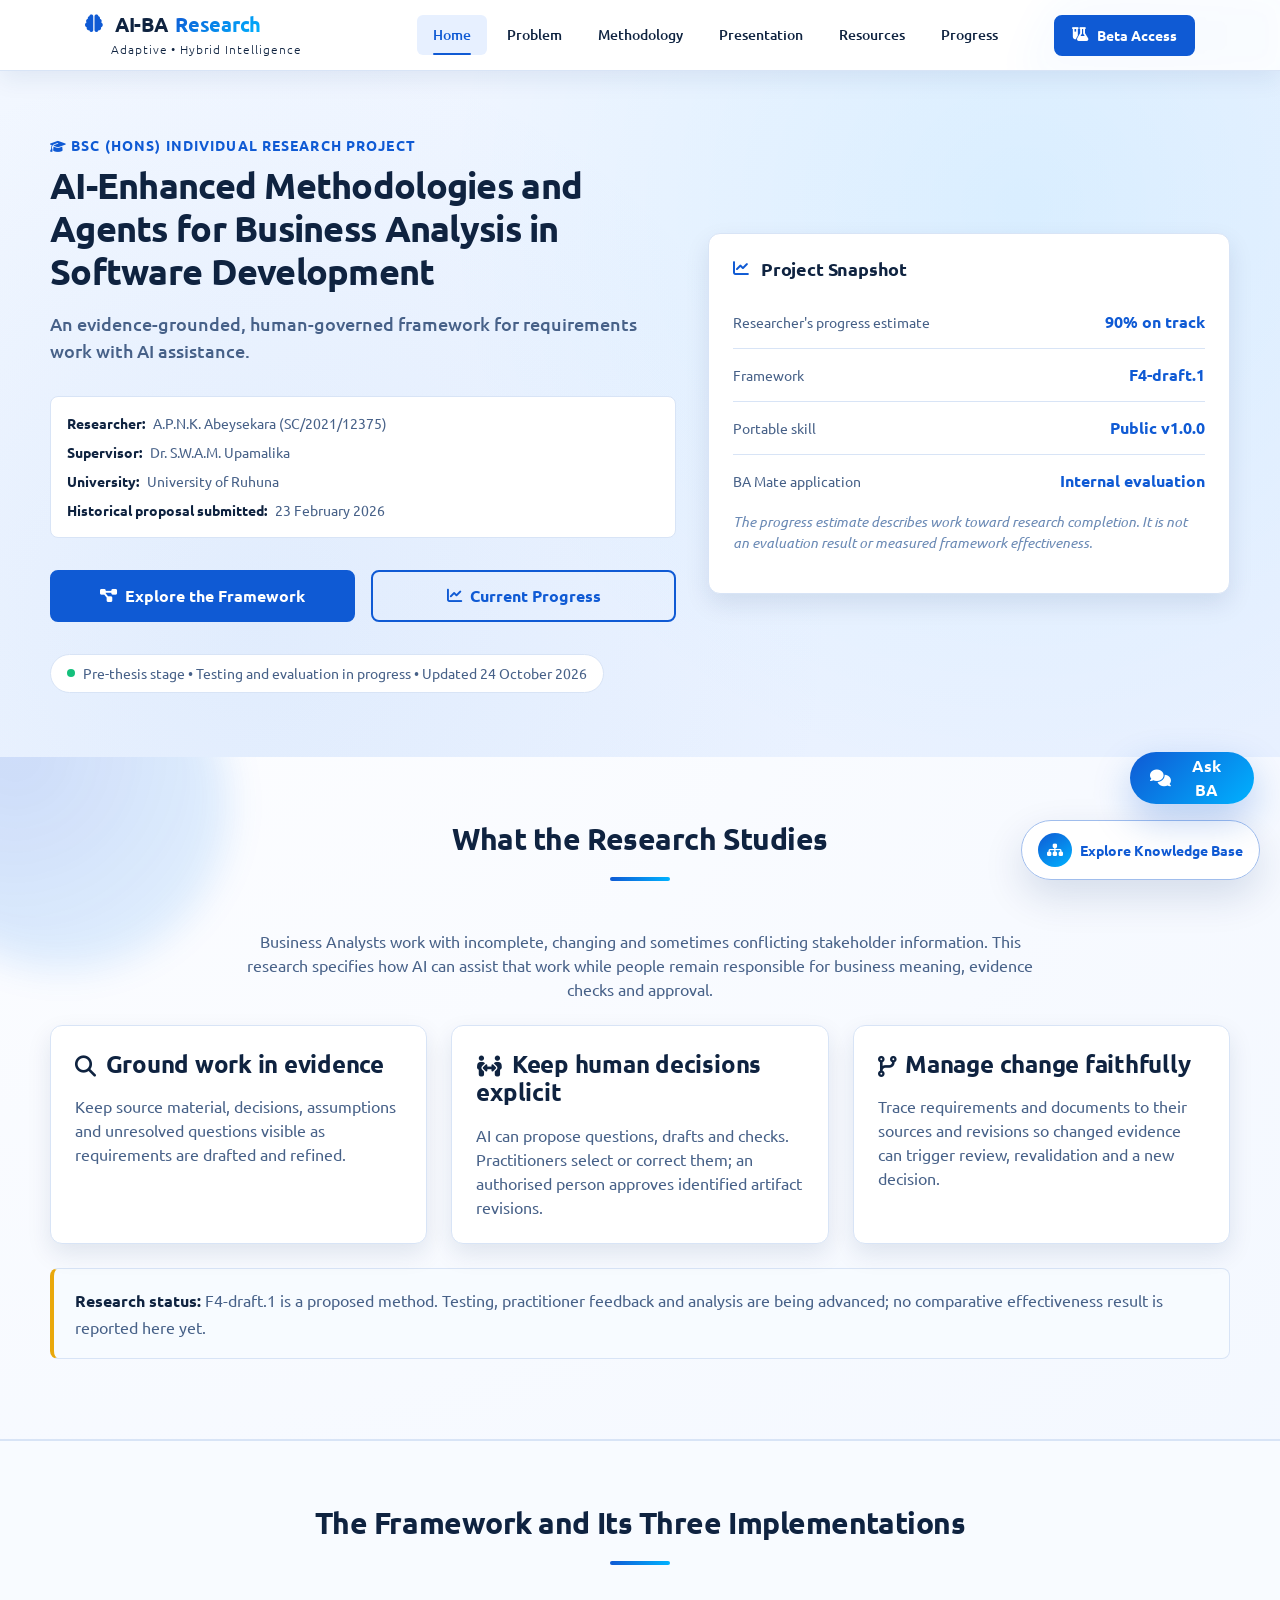
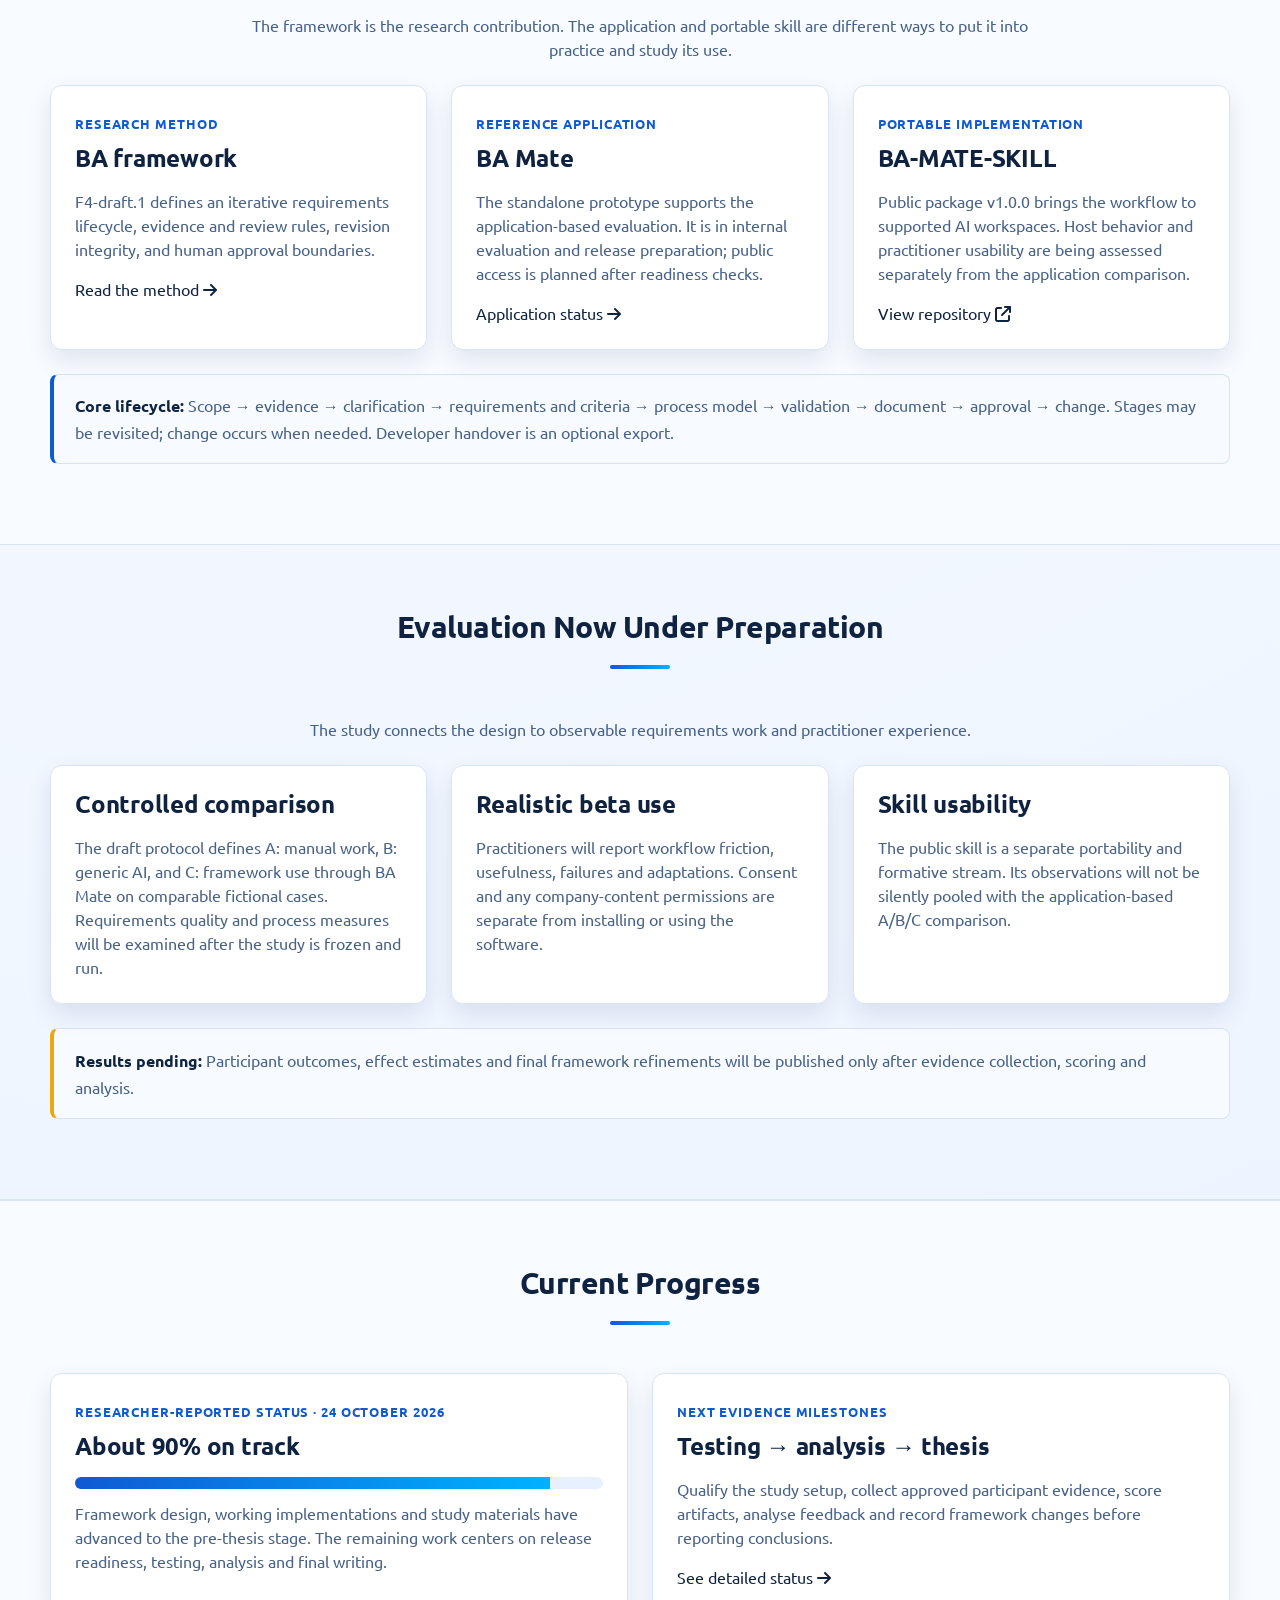
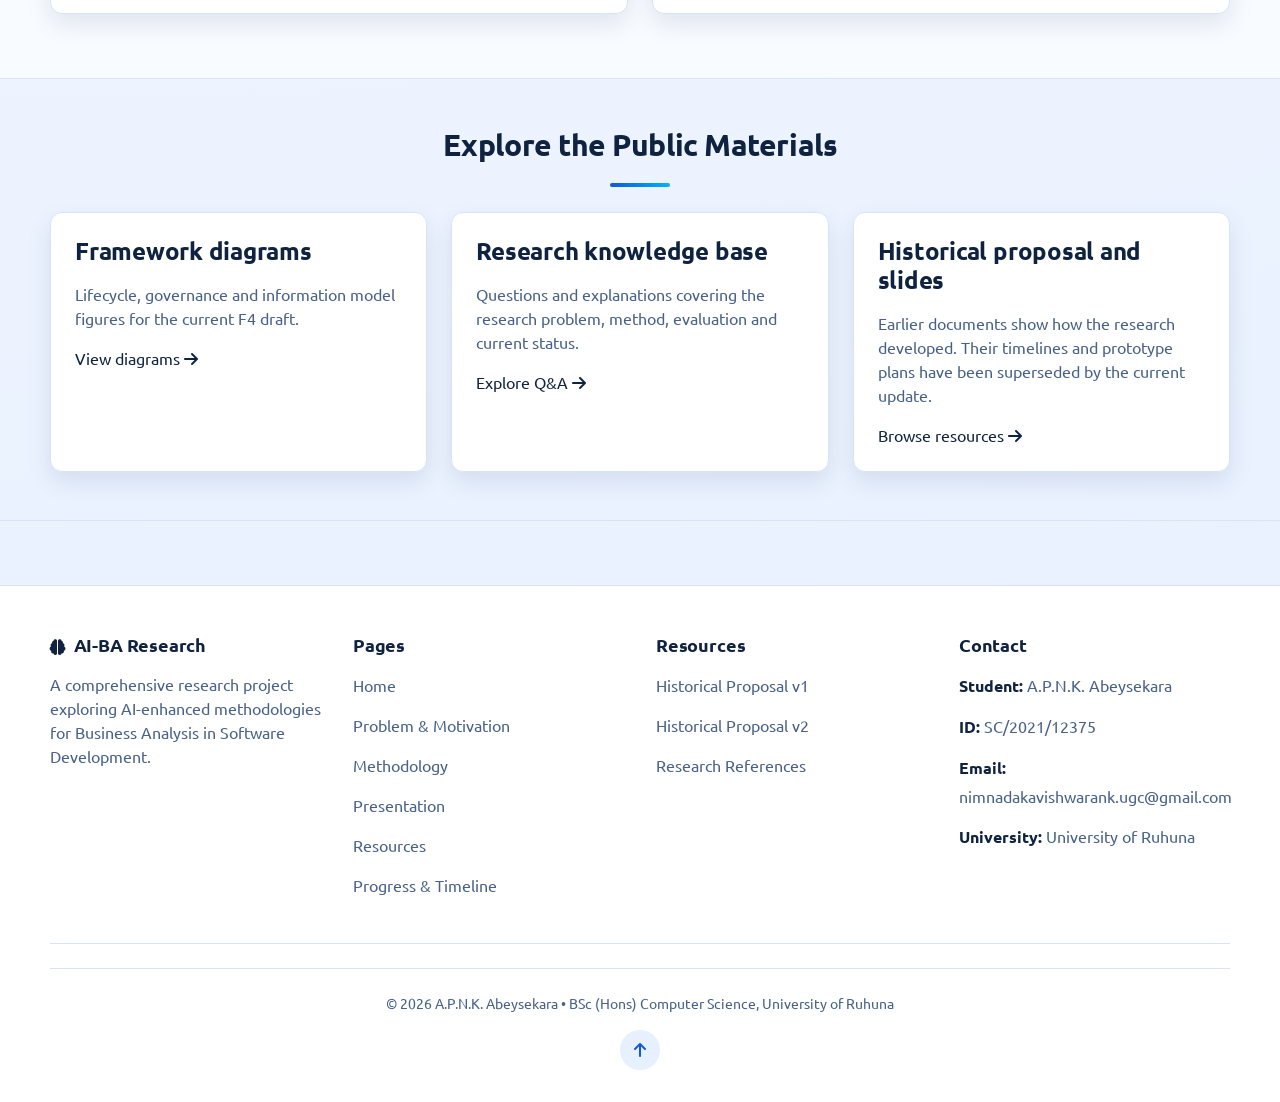
==== commit 669ea648: "Pre Thesis Stage Updating The Research Informatic Website To Match The Latest Details (Pre-Thesis St" ====
--- a/index.html
+++ b/index.html
@@ -4,7 +4,7 @@
     <meta charset="UTF-8">
     <meta name="viewport" content="width=device-width, initial-scale=1.0">
     <title>AI-Enhanced BA Research | A.P.N.K. Abeysekara</title>
-    <meta name="description" content="Research dashboard for AI-enhanced business analysis methodologies, ethical prompting, hybrid AI agents, progress tracking, and project artifacts.">
+    <meta name="description" content="Current pre-thesis status of an evidence-grounded, human-governed AI framework for Business Analysis, its implementations and evaluation.">
         <link rel="icon" href="data:,">
     <!-- Preload fonts -->
     <link rel="preconnect" href="https://fonts.googleapis.com">
@@ -24,6 +24,8 @@
 
     
     <!-- Main Application Script -->
+    <link rel="stylesheet" href="css/research-update.css">
+
     <script type="module" src="js/main.js" defer></script>
 </head>
 <body class="home-page">
@@ -51,13 +53,13 @@
                 <li><a href="resources.html">Resources</a></li>
                 <li><a href="progress.html">Progress</a></li>
                 <li class="mobile-only">
-                    <a href="beta.html">Apply for Beta</a>
+                    <a href="beta.html">Beta Access</a>
                 </li>
             </ul>
 
             <div class="nav-actions">
                 <a href="beta.html" class="btn btn-primary">
-                    <i class="fa-solid fa-flask-vial"></i> Apply for Beta
+                    <i class="fa-solid fa-flask-vial"></i> Beta Access
                 </a>
             </div>
         </div>
@@ -68,214 +70,88 @@
             <div class="hero-text">
                 <p class="kicker"><i class="fa-solid fa-graduation-cap"></i> BSc (Hons) Individual Research Project</p>
                 <h1>AI-Enhanced Methodologies and Agents for Business Analysis in Software Development</h1>
-                <p class="subtitle">Adaptive Prompt Engineering • Ethical Prompting • Hybrid AI Agents (Human-in-the-Loop)</p>
-
+                <p class="subtitle">An evidence-grounded, human-governed framework for requirements work with AI assistance.</p>
                 <div class="meta">
-                    <p><strong>Student:</strong> A.P.N.K. Abeysekara (SC/2021/12375)</p>
+                    <p><strong>Researcher:</strong> A.P.N.K. Abeysekara (SC/2021/12375)</p>
                     <p><strong>Supervisor:</strong> Dr. S.W.A.M. Upamalika</p>
                     <p><strong>University:</strong> University of Ruhuna</p>
-                    <p><strong>Submitted:</strong> 23 February 2026</p>
-                </div>
-
+                    <p><strong>Historical proposal submitted:</strong> 23 February 2026</p>
+                </div>
                 <div class="hero-buttons">
-                    <a href="beta.html" class="btn btn-primary"><i class="fa-solid fa-rocket"></i> Apply for Beta</a>
-                    <a href="assets/Research Proposal/Final Year Research Proposal v1.pdf" target="_blank" rel="noopener noreferrer" class="btn btn-secondary"><i class="fa-solid fa-file-arrow-down"></i> View Proposal</a>
-                </div>
-
-                <div class="status-pill">
-                    <span class="dot"></span>
-                    Proposal Phase • March 2026 • Live Dashboard
-                </div>
-            </div>
-
+                    <a href="methodology.html" class="btn btn-primary"><i class="fa-solid fa-diagram-project"></i> Explore the Framework</a>
+                    <a href="progress.html" class="btn btn-secondary"><i class="fa-solid fa-chart-line"></i> Current Progress</a>
+                </div>
+                <div class="status-pill"><span class="dot"></span> Pre-thesis stage • Testing and evaluation in progress • Updated 24 October 2026</div>
+            </div>
             <aside class="hero-panel reveal">
-                <h3><i class="fa-solid fa-rocket"></i> Project Snapshot</h3>
+                <h3><i class="fa-solid fa-chart-line"></i> Project Snapshot</h3>
                 <ul>
-                    <li><span>Current Phase</span><strong>Proposal + Design</strong></li>
-                    <li><span>Lit. Sources Curated</span><strong>18</strong></li>
-                    <li><span>Target Participants</span><strong>15-25</strong></li>
-                    <li><span>Prototype Status</span><strong>In Progress</strong></li>
+                    <li><span>Researcher's progress estimate</span><strong>90% on track</strong></li>
+                    <li><span>Framework</span><strong>F4-draft.1</strong></li>
+                    <li><span>Portable skill</span><strong>Public v1.0.0</strong></li>
+                    <li><span>BA Mate application</span><strong>Internal evaluation</strong></li>
                 </ul>
+                <p class="small-note">The progress estimate describes work toward research completion. It is not an evaluation result or measured framework effectiveness.</p>
             </aside>
         </div>
     </header>
 
     <section id="overview" class="section">
         <div class="container reveal">
-            <h2 class="section-title">Research Overview</h2>
+            <h2 class="section-title">What the Research Studies</h2>
+            <p class="section-intro">Business Analysts work with incomplete, changing and sometimes conflicting stakeholder information. This research specifies how AI can assist that work while people remain responsible for business meaning, evidence checks and approval.</p>
+            <div class="grid-3">
+                <div class="card"><h3><i class="fa-solid fa-magnifying-glass"></i> Ground work in evidence</h3><p>Keep source material, decisions, assumptions and unresolved questions visible as requirements are drafted and refined.</p></div>
+                <div class="card"><h3><i class="fa-solid fa-people-arrows"></i> Keep human decisions explicit</h3><p>AI can propose questions, drafts and checks. Practitioners select or correct them; an authorised person approves identified artifact revisions.</p></div>
+                <div class="card"><h3><i class="fa-solid fa-code-branch"></i> Manage change faithfully</h3><p>Trace requirements and documents to their sources and revisions so changed evidence can trigger review, revalidation and a new decision.</p></div>
+            </div>
+            <p class="research-note warning" style="margin-top:1.5rem"><strong>Research status:</strong> F4-draft.1 is a proposed method. Testing, practitioner feedback and analysis are being advanced; no comparative effectiveness result is reported here yet.</p>
+        </div>
+    </section>
+
+    <section id="framework" class="section bg-light">
+        <div class="container reveal">
+            <h2 class="section-title">The Framework and Its Three Implementations</h2>
+            <p class="section-intro">The framework is the research contribution. The application and portable skill are different ways to put it into practice and study its use.</p>
+            <div class="grid-3">
+                <div class="card"><span class="eyebrow">Research method</span><h3>BA framework</h3><p>F4-draft.1 defines an iterative requirements lifecycle, evidence and review rules, revision integrity, and human approval boundaries.</p><a href="methodology.html">Read the method <i class="fa-solid fa-arrow-right"></i></a></div>
+                <div class="card"><span class="eyebrow">Reference application</span><h3>BA Mate</h3><p>The standalone prototype supports the application-based evaluation. It is in internal evaluation and release preparation; public access is planned after readiness checks.</p><a href="beta.html">Application status <i class="fa-solid fa-arrow-right"></i></a></div>
+                <div class="card"><span class="eyebrow">Portable implementation</span><h3>BA-MATE-SKILL</h3><p>Public package v1.0.0 brings the workflow to supported AI workspaces. Host behavior and practitioner usability are being assessed separately from the application comparison.</p><a href="https://github.com/NimnadaUGC/BA-MATE-SKILL" target="_blank" rel="noopener noreferrer">View repository <i class="fa-solid fa-arrow-up-right-from-square"></i></a></div>
+            </div>
+            <p class="research-note" style="margin-top:1.5rem"><strong>Core lifecycle:</strong> Scope → evidence → clarification → requirements and criteria → process model → validation → document → approval → change. Stages may be revisited; change occurs when needed. Developer handover is an optional export.</p>
+        </div>
+    </section>
+
+    <section id="evaluation" class="section">
+        <div class="container reveal">
+            <h2 class="section-title">Evaluation Now Under Preparation</h2>
+            <p class="section-intro">The study connects the design to observable requirements work and practitioner experience.</p>
+            <div class="grid-3">
+                <div class="card"><h3>Controlled comparison</h3><p>The draft protocol defines A: manual work, B: generic AI, and C: framework use through BA Mate on comparable fictional cases. Requirements quality and process measures will be examined after the study is frozen and run.</p></div>
+                <div class="card"><h3>Realistic beta use</h3><p>Practitioners will report workflow friction, usefulness, failures and adaptations. Consent and any company-content permissions are separate from installing or using the software.</p></div>
+                <div class="card"><h3>Skill usability</h3><p>The public skill is a separate portability and formative stream. Its observations will not be silently pooled with the application-based A/B/C comparison.</p></div>
+            </div>
+            <p class="research-note warning" style="margin-top:1.5rem"><strong>Results pending:</strong> Participant outcomes, effect estimates and final framework refinements will be published only after evidence collection, scoring and analysis.</p>
+        </div>
+    </section>
+
+    <section id="progress" class="section bg-light">
+        <div class="container reveal">
+            <h2 class="section-title">Current Progress</h2>
             <div class="grid-2">
-                <div class="card">
-                    <h3><i class="fa-solid fa-user-tie"></i> Business Analysts in the SDLC</h3>
-                    <p>BAs act as critical intermediaries translating stakeholder needs into clear, testable requirements across Agile and traditional SDLC environments. This project augments (does not replace) BAs with AI in Sri Lankan SME contexts.</p>
-                </div>
-                <div class="card">
-                    <h3><i class="fa-solid fa-lightbulb"></i> Core Innovation</h3>
-                    <ul>
-                        <li>Adaptive prompt engineering for iterative requirements elicitation and refinement</li>
-                        <li>Ethical prompting and bias-reduction framework for transparency</li>
-                        <li>Hybrid AI agents (human-in-the-loop) supporting Agile BA workflows</li>
-                    </ul>
-                </div>
-            </div>
-        </div>
-    </section>
-
-    <section id="problem" class="section bg-light">
-        <div class="container reveal">
-            <h2 class="section-title">Problem Definition</h2>
-            <div class="problem-grid">
-                <div class="issue">
-                    <h4>1. Ambiguity in Requirements</h4>
-                    <p>Elicited requirements often contain vague terms or missing details; generic AI fails to ask targeted clarification questions.</p>
-                </div>
-                <div class="issue">
-                    <h4>2. Ethical Risk and Low Transparency</h4>
-                    <p>AI-generated artifacts may embed bias in wording and prioritization; teams lack trust without explicit assumptions and explanations.</p>
-                </div>
-                <div class="issue">
-                    <h4>3. Alignment and Handover Friction</h4>
-                    <p>SME Agile teams face communication gaps between stakeholders, BAs, and developers, leading to rework and delays.</p>
-                </div>
-            </div>
-            <div class="research-questions">
-                <h3>Research Questions</h3>
-                <p><strong>Main RQ:</strong> How can AI-enhanced methodologies and hybrid agents improve BA work while ensuring ethical safeguards and preserving the BA's human role?</p>
-                <ul>
-                    <li><strong>SQ1 (Elicitation):</strong> How well do adaptive prompt workflows reduce ambiguity and improve clarity and completeness?</li>
-                    <li><strong>SQ2 (Ethics):</strong> Which ethical prompting and bias checks best improve transparency and reduce bias in BA artifacts?</li>
-                    <li><strong>SQ3 (Hybrid workflow):</strong> How much does a human-in-the-loop hybrid agent prototype improve BA efficiency and BA-developer alignment in Agile SMEs?</li>
-                </ul>
-            </div>
-        </div>
-    </section>
-
-    <section id="objectives" class="section">
-        <div class="container reveal">
-            <h2 class="section-title">Research Objectives</h2>
-            <div class="grid-3">
-                <div class="obj-card">
-                    <div class="obj-number">1</div>
-                    <h4>Adaptive Prompt Methodologies</h4>
-                    <p>Enhance requirements elicitation and refinement (target: 20-40% improvement via A/B rubric evaluation).</p>
-                </div>
-                <div class="obj-card">
-                    <div class="obj-number">2</div>
-                    <h4>Ethical Prompting and Bias Checks</h4>
-                    <p>Improve transparency and reduce bias (target: 15-30% reduction via checklist + bias-lint metrics).</p>
-                </div>
-                <div class="obj-card">
-                    <div class="obj-number">3</div>
-                    <h4>Hybrid AI Agents Prototype</h4>
-                    <p>Support BA workflows in Agile SMEs (target: 30-50% efficiency and alignment gain with human-in-the-loop).</p>
-                </div>
-            </div>
-        </div>
-    </section>
-
-    <section id="methodology" class="section bg-light">
-        <div class="container reveal">
-            <h2 class="section-title">Methodology (Design Science + Empirical)</h2>
-            <div class="method-steps">
-                <div class="step">
-                    <span class="step-num">1</span>
-                    <h4>Adaptive Prompting</h4>
-                    <p>Stakeholder input -> Draft -> Ambiguity detection -> Clarification questions -> Refined user stories and SRS.</p>
-                </div>
-                <div class="step">
-                    <span class="step-num">2</span>
-                    <h4>Ethics and Bias Layer</h4>
-                    <p>Bias-sensitive language detection, stakeholder fairness prompts, transparency notes (assumptions and traceability).</p>
-                </div>
-                <div class="step">
-                    <span class="step-num">3</span>
-                    <h4>Hybrid Agent Toolkit</h4>
-                    <p>Elicitation Assistant + Ethics Checker + Documentation Generator + Human feedback loop (Streamlit-ready prototype).</p>
-                </div>
-            </div>
-        </div>
-    </section>
-
-    <section id="progress" class="section">
-        <div class="container reveal">
-            <h2 class="section-title"> Current Research Progress and Statistics <span class="live-dot"></span></h2>
-            <p class="update-date"><i class="fa-regular fa-clock"></i> Last updated: 28 March 2026 (Proposal Phase)</p>
-
-            <div class="stats-grid" id="stats-grid"></div>
-
-            <div class="progress-log card-like">
-                <h3>Research Log (Latest Entries)</h3>
-                <ul id="log-list">
-                    <li><strong>28 Mar 2026</strong> - Website prototype launched for real-time tracking</li>
-                    <li><strong>23 Feb 2026</strong> - Research Proposal v1 submitted (12 pages)</li>
-                    <li><strong>Feb 2026</strong> - Preliminary literature review completed (18 sources curated)</li>
-                </ul>
-            </div>
-        </div>
-    </section>
-
-    <section id="documents" class="section bg-light">
-        <div class="container reveal">
-            <h2 class="section-title">Documents and Resources</h2>
-            <div class="docs-grid">
-                <a href="assets/Research Proposal/Final Year Research Proposal v1.pdf" target="_blank" rel="noopener noreferrer" class="doc-card">
-                    <h4>Final Year Research Proposal v1.pdf</h4>
-                    <p>12 pages • Submitted 23 Feb 2026</p>
-                    <span class="doc-type">PDF • 165 KB</span>
-                </a>
-                <div class="doc-card">
-                    <h4>Bibliography and Key References</h4>
-                    <p>IIBA BABOK v3, ISO/IEC/IEEE 29148, AI Fairness 360, Generative AI in SE papers (2024-2026).</p>
-                    <button id="bibliography-link" class="doc-link" type="button">View 18 references <i class="fa-solid fa-arrow-right"></i></button>
-                </div>
-                <div class="doc-card">
-                    <h4>Dataset Plan</h4>
-                    <p>Anonymized SME BA interviews and artifacts (target: 15-25 participants).</p>
-                    <span class="status">Data collection phase planned for Q2 2026</span>
-                </div>
-            </div>
-        </div>
-    </section>
-
-    <section id="timeline" class="section">
-        <div class="container reveal">
-            <h2 class="section-title">8-Month Project Timeline (Tentative)</h2>
-            <div class="table-wrap">
-                <table class="timeline-table">
-                    <thead>
-                        <tr>
-                            <th>Month</th>
-                            <th>Major Tasks</th>
-                            <th>Status</th>
-                        </tr>
-                    </thead>
-                    <tbody>
-                        <tr>
-                            <td>1 (Feb-Mar 2026)</td>
-                            <td>Literature review, finalize RQs and metrics</td>
-                            <td class="status-complete">Completed</td>
-                        </tr>
-                        <tr>
-                            <td>2 (Mar-Apr 2026)</td>
-                            <td>Adaptive prompt design, ethics framework, prototype wireframes</td>
-                            <td class="status-inprogress">In Progress</td>
-                        </tr>
-                        <tr>
-                            <td>3-4 (Apr-May 2026)</td>
-                            <td>Data collection (15-25 BAs/SMEs)</td>
-                            <td class="status-planned">Planned</td>
-                        </tr>
-                        <tr>
-                            <td>5-6 (Jun-Jul 2026)</td>
-                            <td>Prototype implementation (web toolkit), pilot testing</td>
-                            <td class="status-planned">Planned</td>
-                        </tr>
-                        <tr>
-                            <td>7-8 (Aug-Sep 2026)</td>
-                            <td>Full evaluation, thesis writing, paper submission</td>
-                            <td class="status-planned">Planned</td>
-                        </tr>
-                    </tbody>
-                </table>
+                <div class="card"><span class="eyebrow">Researcher-reported status · 24 October 2026</span><h3>About 90% on track</h3><div class="progress-track" role="img" aria-label="Researcher's estimate: 90 percent on track"><span></span></div><p>Framework design, working implementations and study materials have advanced to the pre-thesis stage. The remaining work centers on release readiness, testing, analysis and final writing.</p></div>
+                <div class="card"><span class="eyebrow">Next evidence milestones</span><h3>Testing → analysis → thesis</h3><p>Qualify the study setup, collect approved participant evidence, score artifacts, analyse feedback and record framework changes before reporting conclusions.</p><a href="progress.html">See detailed status <i class="fa-solid fa-arrow-right"></i></a></div>
+            </div>
+        </div>
+    </section>
+
+    <section id="documents" class="section">
+        <div class="container reveal">
+            <h2 class="section-title">Explore the Public Materials</h2>
+            <div class="grid-3">
+                <div class="card"><h3>Framework diagrams</h3><p>Lifecycle, governance and information model figures for the current F4 draft.</p><a href="methodology.html#diagrams">View diagrams <i class="fa-solid fa-arrow-right"></i></a></div>
+                <div class="card"><h3>Research knowledge base</h3><p>Questions and explanations covering the research problem, method, evaluation and current status.</p><a href="knowledge-base.html">Explore Q&amp;A <i class="fa-solid fa-arrow-right"></i></a></div>
+                <div class="card"><h3>Historical proposal and slides</h3><p>Earlier documents show how the research developed. Their timelines and prototype plans have been superseded by the current update.</p><a href="resources.html">Browse resources <i class="fa-solid fa-arrow-right"></i></a></div>
             </div>
         </div>
     </section>
@@ -303,8 +179,8 @@
                 <div class="footer-section">
                     <h3>Resources</h3>
                     <ul>
-                        <li><a href="assets/Research Proposal/Final Year Research Proposal v1.pdf" target="_blank" rel="noopener noreferrer">Proposal v1</a></li>
-                        <li><a href="assets/Research Proposal/Final Year Research Proposal v2.pdf" target="_blank" rel="noopener noreferrer">Proposal v2</a></li>
+                        <li><a href="assets/Research Proposal/Final Year Research Proposal v1.pdf" target="_blank" rel="noopener noreferrer">Historical Proposal v1</a></li>
+                        <li><a href="assets/Research Proposal/Final Year Research Proposal v2.pdf" target="_blank" rel="noopener noreferrer">Historical Proposal v2</a></li>
                         <li><a href="resources.html">Research References</a></li>
                     </ul>
                 </div>
--- a/css/variables.css
+++ b/css/variables.css
@@ -60,8 +60,11 @@
     --space-2: 0.5rem;    /* 8px */
     --space-3: 0.75rem;   /* 12px */
     --space-4: 1rem;      /* 16px */
+    --space-5: 1.25rem;   /* 20px */
     --space-6: 1.5rem;    /* 24px */
+    --space-7: 1.75rem;   /* 28px */
     --space-8: 2rem;      /* 32px */
+    --space-9: 2.25rem;   /* 36px */
     --space-10: 2.5rem;   /* 40px */
     --space-12: 3rem;     /* 48px */
     --space-16: 4rem;     /* 64px */
--- a/css/base.css
+++ b/css/base.css
@@ -425,9 +425,9 @@
    ========================================================================== */
 
 .section-title {
-    font-size: var(--font-size-4xl);
+    font-size: var(--font-size-3xl);
     font-weight: var(--font-weight-bold);
-    letter-spacing: -0.02em;
+    letter-spacing: -0.015em;
     margin-bottom: var(--space-12);
     text-align: center;
     color: var(--text);
--- a/css/components.css
+++ b/css/components.css
@@ -146,7 +146,7 @@
 }
 
 .hero-text h1 {
-    font-size: var(--font-size-5xl);
+    font-size: var(--font-size-4xl);
     margin-bottom: var(--space-4);
     line-height: var(--line-height-tight);
     letter-spacing: -0.02em;
@@ -856,6 +856,66 @@
 }
 
 /* ============================================================================
+   GLOBAL KNOWLEDGE BASE SHORTCUT
+   ========================================================================== */
+
+.global-kb-shortcut {
+    position: fixed;
+    right: var(--space-5);
+    bottom: var(--space-5);
+    z-index: var(--z-fixed);
+    display: inline-flex;
+    align-items: center;
+    gap: var(--space-2);
+    max-width: min(260px, calc(100vw - 2rem));
+    padding: var(--space-3) var(--space-4);
+    border-radius: var(--radius-full);
+    border: 1px solid color-mix(in srgb, var(--primary) 28%, var(--line));
+    background: color-mix(in srgb, var(--surface) 94%, transparent);
+    color: var(--primary);
+    box-shadow: var(--shadow);
+    backdrop-filter: blur(14px);
+    font-size: var(--font-size-sm);
+    font-weight: var(--font-weight-bold);
+    transition: transform var(--transition-fast), box-shadow var(--transition-fast), background var(--transition-fast);
+}
+
+.global-kb-shortcut:hover {
+    transform: translateY(-3px);
+    box-shadow: var(--shadow-lg);
+    background: var(--surface);
+}
+
+.global-kb-shortcut i {
+    width: 34px;
+    height: 34px;
+    display: inline-flex;
+    align-items: center;
+    justify-content: center;
+    border-radius: var(--radius-full);
+    background: linear-gradient(145deg, var(--primary), var(--accent));
+    color: #fff;
+    flex: 0 0 auto;
+}
+
+@media (max-width: 600px) {
+    .global-kb-shortcut {
+        right: var(--space-3);
+        bottom: var(--space-3);
+        padding: var(--space-2);
+    }
+
+    .global-kb-shortcut span {
+        position: absolute;
+        width: 1px;
+        height: 1px;
+        overflow: hidden;
+        clip: rect(0, 0, 0, 0);
+        white-space: nowrap;
+    }
+}
+
+/* ============================================================================
    PROGRESS BARS
    ========================================================================== */
 
--- a/css/responsive.css
+++ b/css/responsive.css
@@ -309,7 +309,7 @@
 
 @media (min-width: 768px) {
     h1 {
-        font-size: var(--font-size-5xl);
+        font-size: var(--font-size-4xl);
     }
 
     h2 {
@@ -321,7 +321,7 @@
     }
 
     .section-title {
-        font-size: var(--font-size-4xl);
+        font-size: var(--font-size-3xl);
         margin-bottom: var(--space-12);
     }
 
--- a/css/research-update.css
+++ b/css/research-update.css
@@ -0,0 +1,117 @@
+/* Shared styles for the October 2026 pre-thesis research update. */
+.research-note {
+    padding: 1.1rem 1.3rem;
+    border: 1px solid var(--line);
+    border-left: 4px solid var(--primary);
+    border-radius: var(--radius-lg);
+    background: var(--surface-alt);
+    color: var(--text-soft);
+    line-height: 1.65;
+}
+
+.research-note strong { color: var(--text); }
+.research-note.warning { border-left-color: var(--warning); }
+.research-note.success { border-left-color: var(--success); }
+.research-note a { overflow-wrap: anywhere; }
+
+.research-note + .research-note,
+.research-note + .grid-2,
+.research-note + .grid-3,
+.research-note + .grid-4,
+.research-note + .diagram-grid,
+.section-intro + .grid-2,
+.section-intro + .grid-3,
+.section-intro + .grid-4,
+.section-intro + .diagram-grid { margin-top: 1.5rem; }
+
+.section-intro {
+    max-width: 810px;
+    margin: 0 auto 1.5rem;
+    text-align: center;
+    color: var(--text-soft);
+}
+
+.eyebrow {
+    display: inline-block;
+    margin-bottom: .65rem;
+    color: var(--primary);
+    font-size: .8rem;
+    font-weight: 700;
+    letter-spacing: .07em;
+    text-transform: uppercase;
+}
+
+.card h3 + p, .card h4 + p { margin-top: .5rem; }
+.card p:last-child, .card ul:last-child { margin-bottom: 0; }
+.card .btn { margin-top: .8rem; }
+
+.stage-list {
+    display: grid;
+    grid-template-columns: repeat(3, minmax(0, 1fr));
+    gap: 1rem;
+    padding: 0;
+    margin: 1.5rem 0 0;
+    list-style: none;
+}
+
+.stage-list li {
+    padding: 1.2rem;
+    background: var(--surface);
+    border: 1px solid var(--line);
+    border-radius: var(--radius-xl);
+    box-shadow: var(--shadow-xs);
+}
+
+.stage-list strong { display: block; margin-bottom: .45rem; color: var(--text); }
+.stage-list span { color: var(--text-soft); }
+
+.diagram-grid {
+    display: grid;
+    grid-template-columns: repeat(3, minmax(0, 1fr));
+    gap: 1rem;
+}
+
+.diagram-card {
+    padding: 1rem;
+    background: var(--surface);
+    border: 1px solid var(--line);
+    border-radius: var(--radius-xl);
+    box-shadow: var(--shadow-xs);
+}
+
+.diagram-card a.diagram-preview {
+    display: block;
+    height: 220px;
+    padding: .6rem;
+    overflow: hidden;
+    background: #fff;
+    border: 1px solid var(--line);
+    border-radius: var(--radius-lg);
+}
+
+.diagram-card img { width: 100%; height: 100%; object-fit: contain; }
+.diagram-card h3 { margin: 1rem 0 .35rem; }
+.diagram-card p { color: var(--text-soft); }
+.diagram-card .diagram-links { display: flex; flex-wrap: wrap; gap: .85rem; margin-top: .6rem; }
+
+.progress-track {
+    width: 100%;
+    height: .75rem;
+    margin: .8rem 0;
+    overflow: hidden;
+    border-radius: var(--radius-full);
+    background: var(--bg-soft);
+}
+.progress-track span { display: block; width: 90%; height: 100%; background: linear-gradient(90deg, var(--primary), var(--accent)); }
+
+.compact-steps { padding-left: 1.25rem; }
+.compact-steps li { margin-bottom: .8rem; }
+.compact-steps li:last-child { margin-bottom: 0; }
+
+@media (max-width: 900px) {
+    .diagram-grid { grid-template-columns: repeat(2, minmax(0, 1fr)); }
+}
+@media (max-width: 650px) {
+    .stage-list, .diagram-grid { grid-template-columns: 1fr; }
+    .diagram-card a.diagram-preview { height: 250px; }
+}
